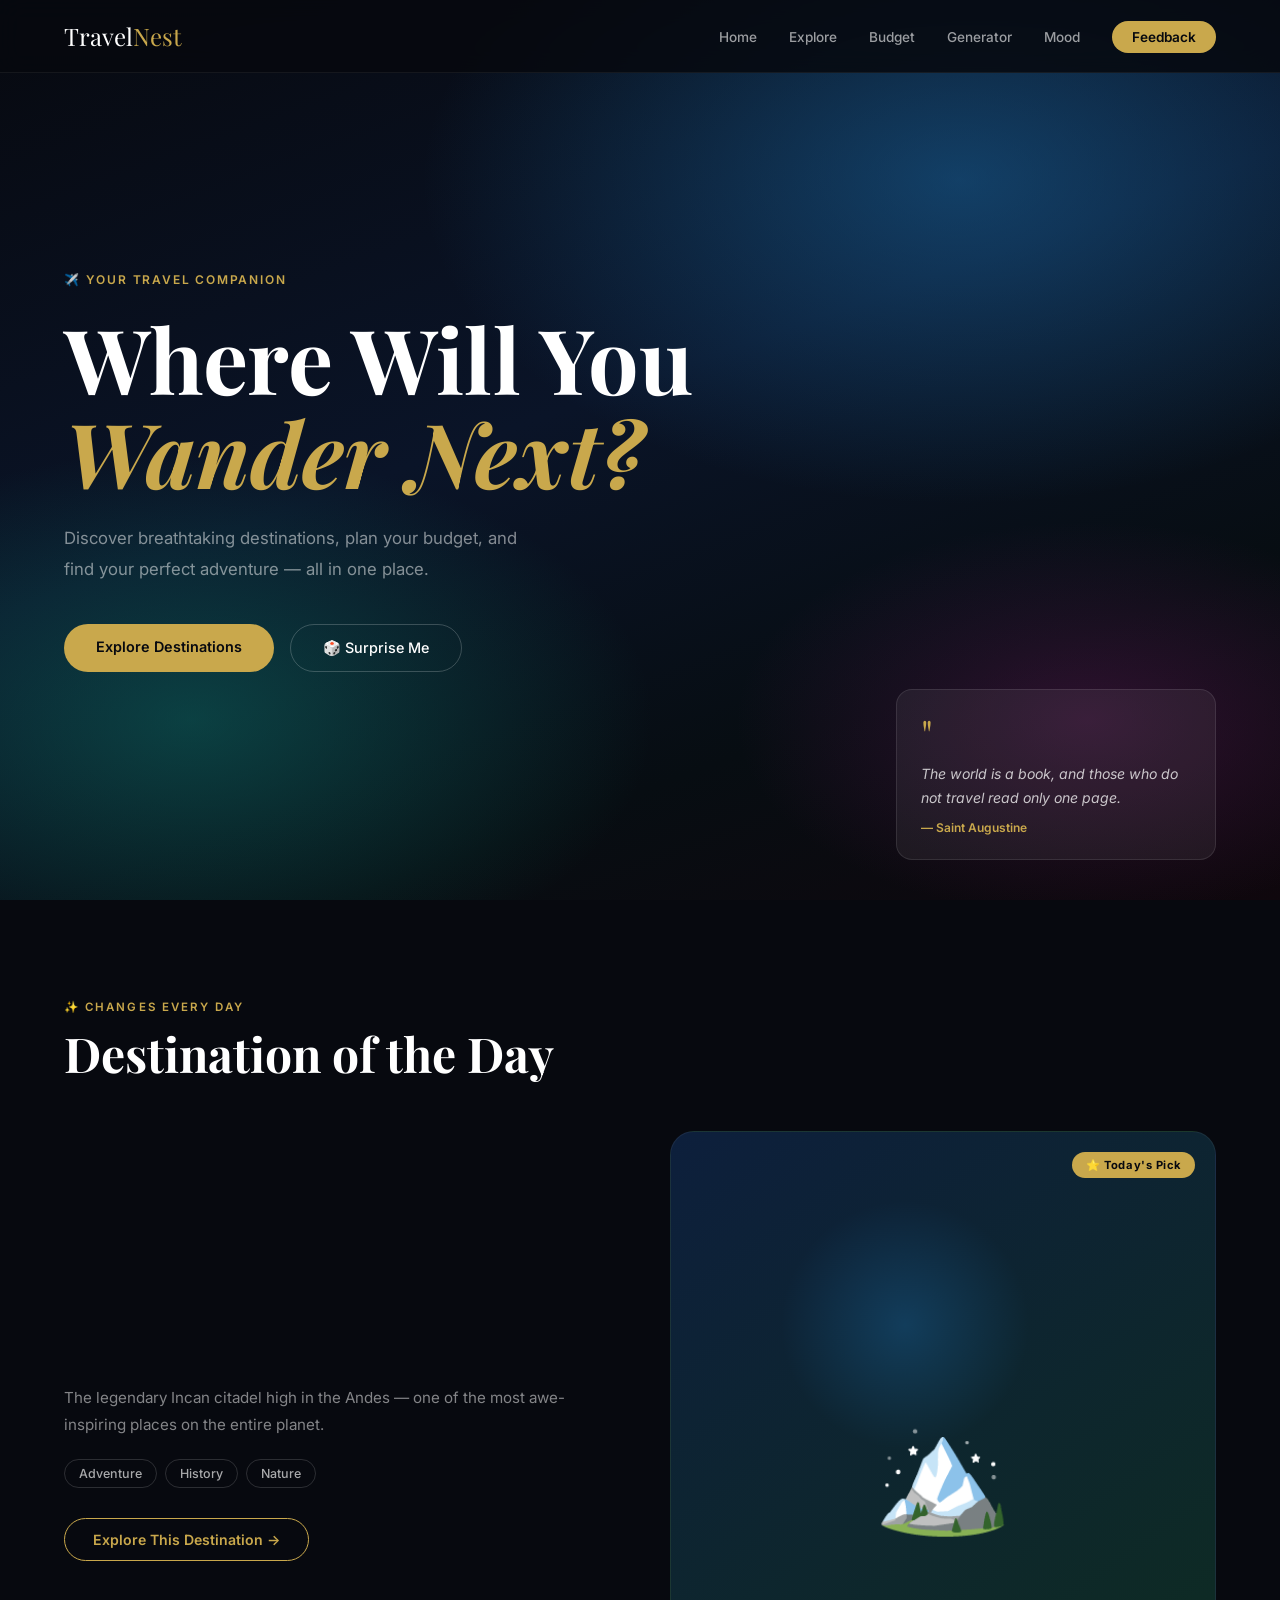
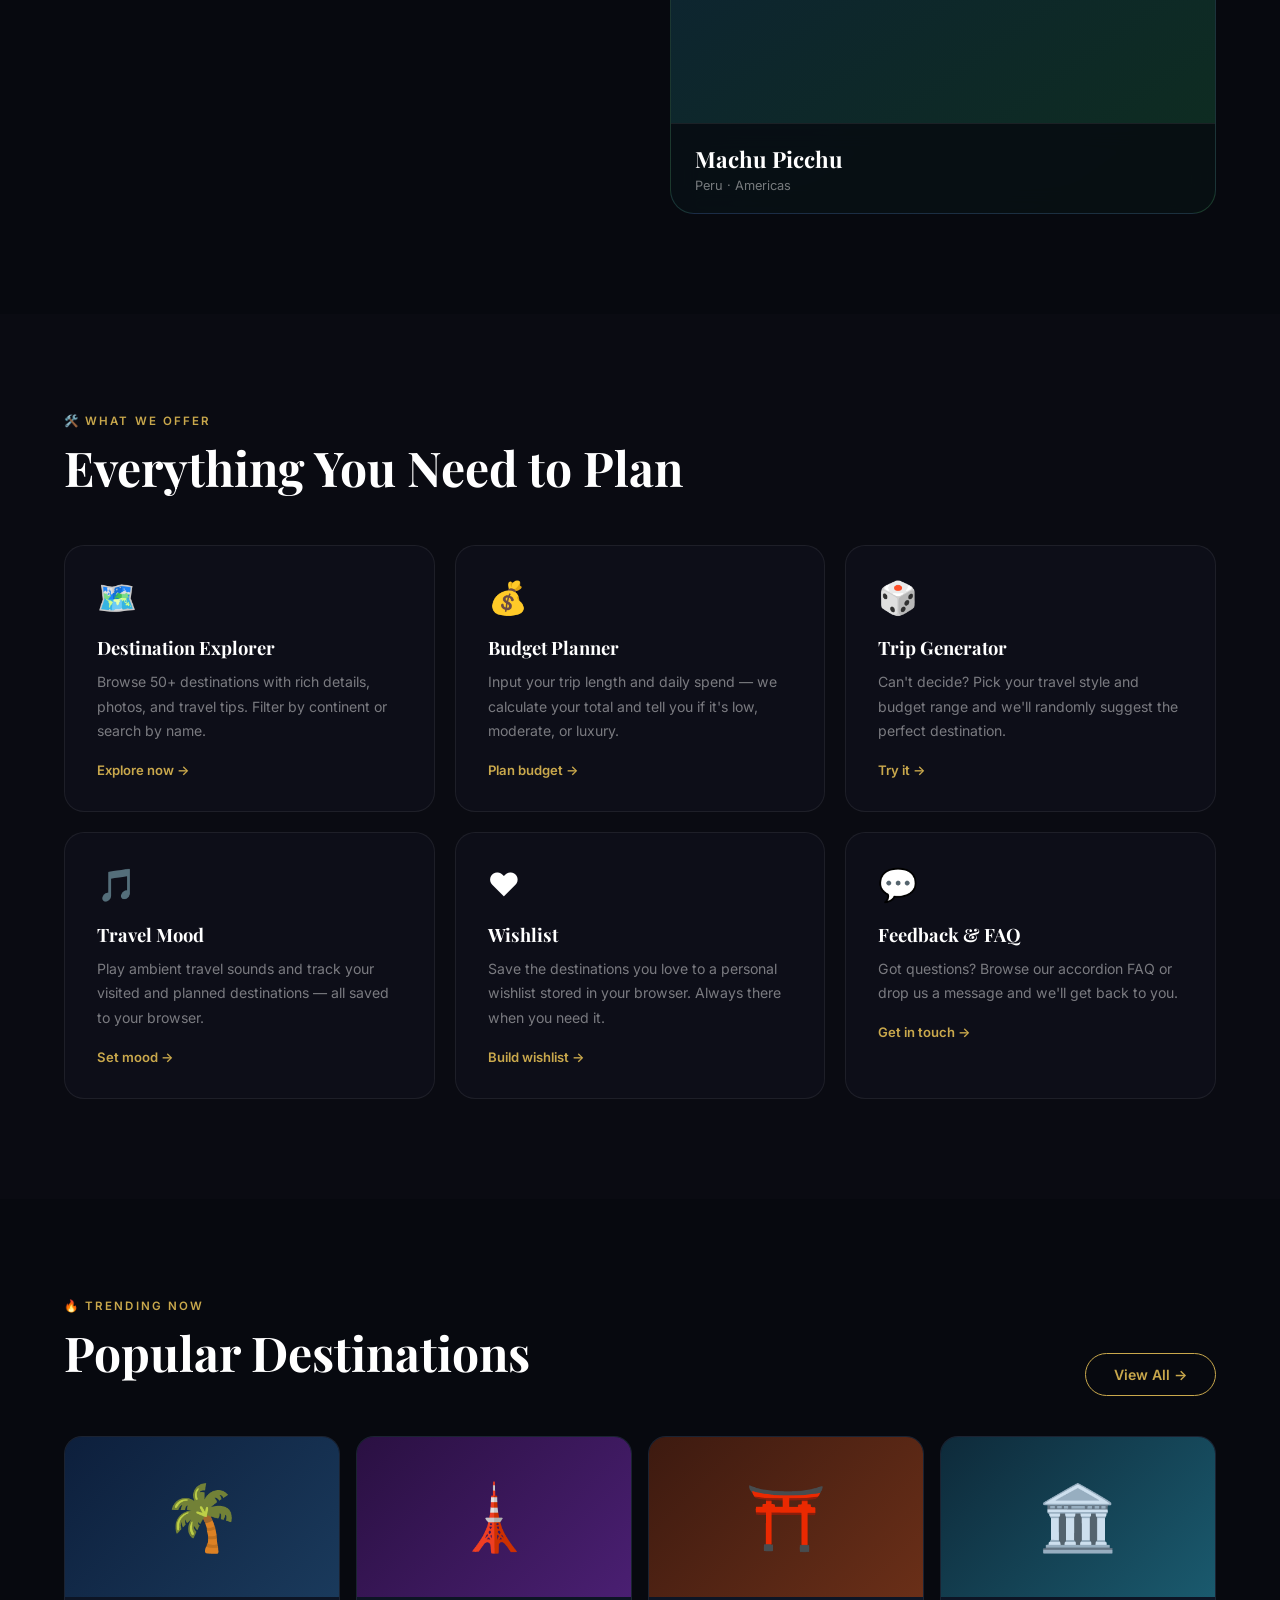
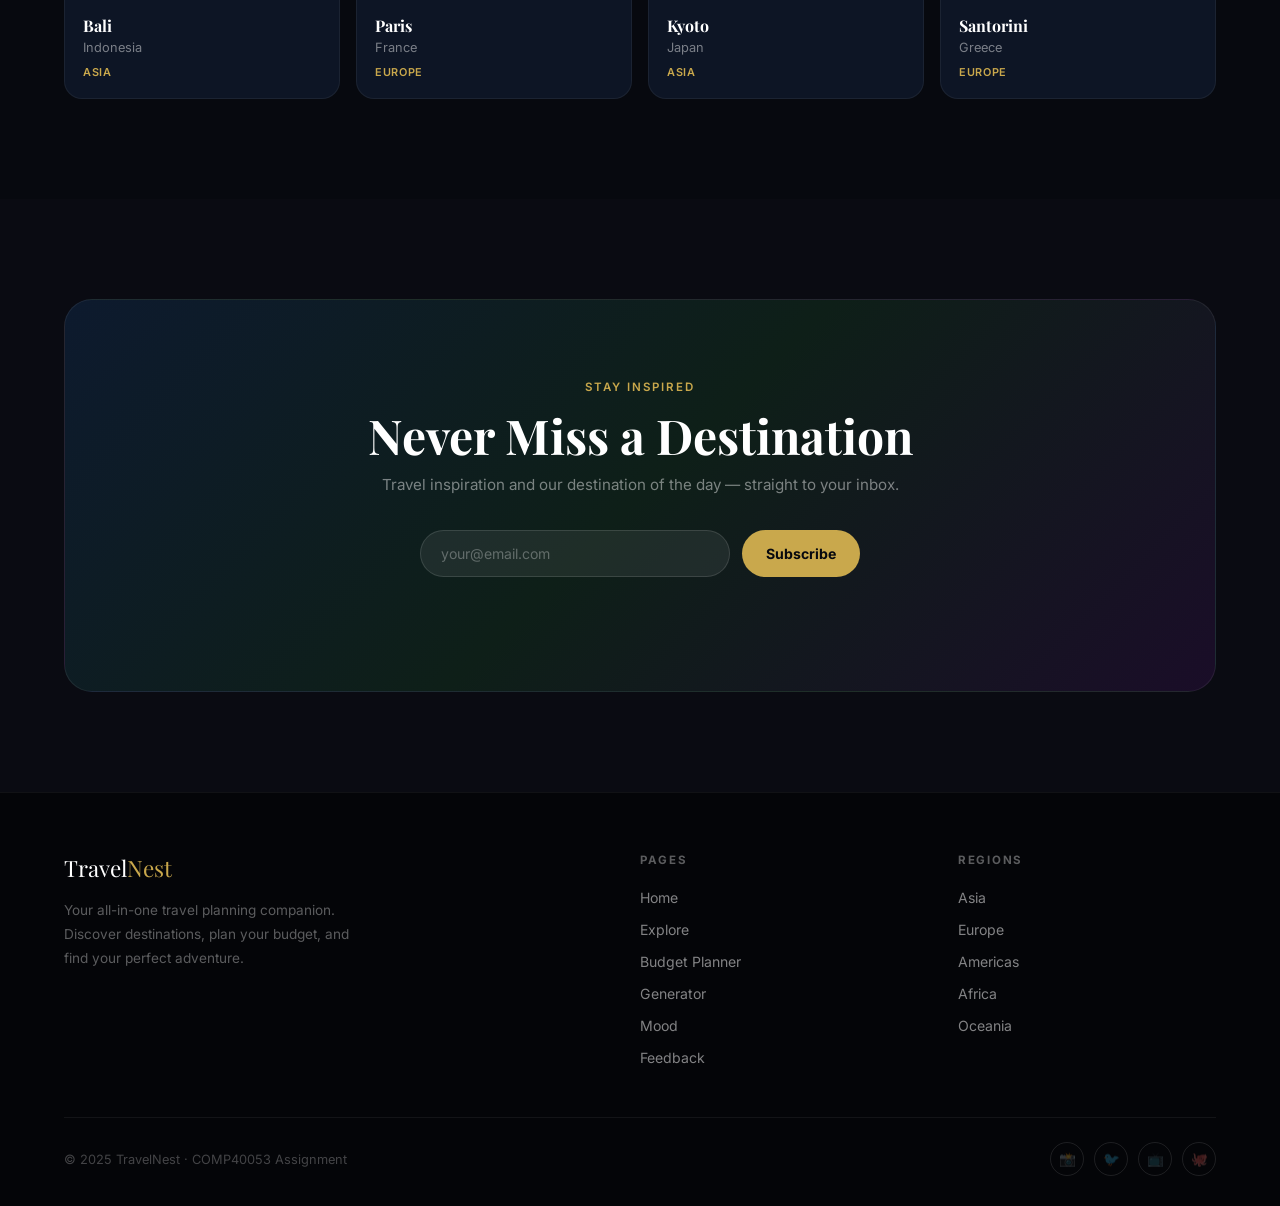
==== index.html @ 76e4f348 "Add files via upload" ====
<!DOCTYPE html>
<html lang="en">
<head>
  <meta charset="UTF-8" />
  <meta name="viewport" content="width=device-width, initial-scale=1.0" />
  <title>TravelNest – Discover the World</title>
  <link rel="icon" href="data:image/svg+xml,<svg xmlns='http://www.w3.org/2000/svg' viewBox='0 0 100 100'><text y='.9em' font-size='90'>🌍</text></svg>" />
  <link href="https://fonts.googleapis.com/css2?family=Playfair+Display:ital,wght@0,700;1,700&family=Inter:wght@400;500;600&display=swap" rel="stylesheet" />

  <style>
    /* ===========================
       RESET & BASE
    =========================== */
    * {
      margin: 0;
      padding: 0;
      box-sizing: border-box;
    }

    body {
      font-family: 'Inter', sans-serif;
      background-color: #07090f;
      color: #ffffff;
    }

    a {
      text-decoration: none;
      color: inherit;
    }

    /* ===========================
       NAVBAR
    =========================== */
    nav {
      position: fixed;
      top: 0;
      left: 0;
      width: 100%;
      z-index: 100;
      padding: 20px 5%;
      display: flex;
      justify-content: space-between;
      align-items: center;
      background: rgba(7, 9, 15, 0.85);
      backdrop-filter: blur(12px);
      border-bottom: 1px solid rgba(255, 255, 255, 0.06);
    }

    .logo {
      font-family: 'Playfair Display', serif;
      font-size: 1.5rem;
      color: #ffffff;
    }

    .logo span {
      color: #c9a84c;
    }

    .nav-links {
      list-style: none;
      display: flex;
      gap: 2rem;
      align-items: center;
    }

    .nav-links a {
      font-size: 0.85rem;
      font-weight: 500;
      color: rgba(255, 255, 255, 0.6);
      transition: color 0.3s;
    }

    .nav-links a:hover {
      color: #ffffff;
    }

    .nav-links .nav-btn {
      background: #c9a84c;
      color: #07090f;
      padding: 8px 20px;
      border-radius: 30px;
      font-weight: 600;
    }

    .nav-links .nav-btn:hover {
      background: #b8933e;
      color: #07090f;
    }

    /* Hamburger - hidden on desktop */
    .hamburger {
      display: none;
      flex-direction: column;
      gap: 5px;
      background: none;
      border: none;
      cursor: pointer;
    }

    .hamburger span {
      display: block;
      width: 24px;
      height: 2px;
      background: #ffffff;
      border-radius: 2px;
      transition: all 0.3s;
    }

    /* ===========================
       HERO SECTION
    =========================== */
    .hero {
      min-height: 100vh;
      display: flex;
      align-items: center;
      padding: 120px 5% 80px;
      position: relative;
      overflow: hidden;
    }

    /* The beautiful gradient background */
    .hero-bg {
      position: absolute;
      inset: 0;
      background:
        radial-gradient(ellipse 70% 60% at 75% 20%, rgba(27, 108, 168, 0.5) 0%, transparent 60%),
        radial-gradient(ellipse 60% 50% at 15% 80%, rgba(14, 122, 110, 0.45) 0%, transparent 60%),
        radial-gradient(ellipse 50% 40% at 85% 80%, rgba(100, 25, 90, 0.4) 0%, transparent 55%),
        linear-gradient(160deg, #07090f 0%, #0a1428 45%, #070d12 75%, #0f070d 100%);
    }

    .hero-content {
      position: relative;
      z-index: 1;
      max-width: 700px;
    }

    .hero-tag {
      display: inline-block;
      font-size: 0.75rem;
      font-weight: 600;
      letter-spacing: 0.15em;
      text-transform: uppercase;
      color: #c9a84c;
      margin-bottom: 1.5rem;
    }

    .hero-title {
      font-family: 'Playfair Display', serif;
      font-size: clamp(3rem, 7vw, 6rem);
      line-height: 1.05;
      font-weight: 700;
      margin-bottom: 1.5rem;
    }

    .hero-title em {
      font-style: italic;
      color: #c9a84c;
    }

    .hero-subtitle {
      font-size: 1.05rem;
      color: rgba(255, 255, 255, 0.5);
      line-height: 1.8;
      max-width: 480px;
      margin-bottom: 2.5rem;
    }

    .hero-buttons {
      display: flex;
      gap: 1rem;
      flex-wrap: wrap;
    }

    .btn-primary {
      background: #c9a84c;
      color: #07090f;
      padding: 14px 32px;
      border-radius: 50px;
      font-weight: 600;
      font-size: 0.9rem;
      border: none;
      cursor: pointer;
      transition: background 0.3s, transform 0.3s;
      display: inline-block;
    }

    .btn-primary:hover {
      background: #b8933e;
      transform: translateY(-3px);
    }

    .btn-outline {
      background: transparent;
      color: #ffffff;
      padding: 14px 32px;
      border-radius: 50px;
      font-size: 0.9rem;
      font-weight: 500;
      border: 1px solid rgba(255, 255, 255, 0.2);
      cursor: pointer;
      transition: border-color 0.3s, transform 0.3s;
      display: inline-block;
    }

    .btn-outline:hover {
      border-color: rgba(255, 255, 255, 0.6);
      transform: translateY(-3px);
    }

    /* Rotating quote box — bottom right of hero */
    .quote-box {
      position: absolute;
      bottom: 40px;
      right: 5%;
      max-width: 320px;
      background: rgba(255, 255, 255, 0.06);
      border: 1px solid rgba(255, 255, 255, 0.1);
      border-radius: 16px;
      padding: 24px;
      z-index: 1;
    }

    .quote-mark {
      font-family: 'Playfair Display', serif;
      font-size: 2.5rem;
      color: #c9a84c;
      line-height: 1;
      margin-bottom: 8px;
    }

    .quote-text {
      font-size: 0.88rem;
      color: rgba(255, 255, 255, 0.75);
      line-height: 1.7;
      font-style: italic;
      transition: opacity 0.5s;
    }

    .quote-author {
      font-size: 0.75rem;
      color: #c9a84c;
      font-weight: 600;
      margin-top: 10px;
    }

    /* ===========================
       DESTINATION OF THE DAY
    =========================== */
    .dotd-section {
      padding: 100px 5%;
      background: #07090f;
    }

    .section-label {
      font-size: 0.72rem;
      font-weight: 600;
      letter-spacing: 0.18em;
      text-transform: uppercase;
      color: #c9a84c;
      margin-bottom: 12px;
    }

    .section-title {
      font-family: 'Playfair Display', serif;
      font-size: clamp(2rem, 4vw, 3rem);
      font-weight: 700;
      margin-bottom: 16px;
      line-height: 1.15;
    }

    .section-title em {
      font-style: italic;
      color: #c9a84c;
    }

    .dotd-grid {
      display: grid;
      grid-template-columns: 1fr 1fr;
      gap: 60px;
      align-items: center;
      margin-top: 50px;
    }

    .dotd-description {
      font-size: 0.95rem;
      color: rgba(255, 255, 255, 0.5);
      line-height: 1.8;
      margin-bottom: 20px;
    }

    .dotd-tags {
      display: flex;
      flex-wrap: wrap;
      gap: 8px;
      margin-bottom: 30px;
    }

    .tag {
      font-size: 0.78rem;
      font-weight: 500;
      padding: 6px 14px;
      border-radius: 30px;
      border: 1px solid rgba(255, 255, 255, 0.15);
      color: rgba(255, 255, 255, 0.65);
    }

    .btn-ghost {
      display: inline-block;
      border: 1.5px solid #c9a84c;
      color: #c9a84c;
      padding: 12px 28px;
      border-radius: 50px;
      font-size: 0.88rem;
      font-weight: 600;
      transition: background 0.3s, color 0.3s, transform 0.3s;
    }

    .btn-ghost:hover {
      background: #c9a84c;
      color: #07090f;
      transform: translateY(-3px);
    }

    /* Destination card visual */
    .dotd-card {
      background: linear-gradient(145deg, #0d1f3c, #0e2d1f);
      border-radius: 24px;
      aspect-ratio: 4 / 5;
      display: flex;
      flex-direction: column;
      align-items: center;
      justify-content: center;
      position: relative;
      overflow: hidden;
      border: 1px solid rgba(255, 255, 255, 0.06);
    }

    /* Glow inside card */
    .dotd-card::before {
      content: '';
      position: absolute;
      width: 250px;
      height: 250px;
      background: radial-gradient(circle, rgba(27, 108, 168, 0.35), transparent 70%);
      top: 10%;
      left: 20%;
    }

    .dotd-card-emoji {
      font-size: 7rem;
      position: relative;
      z-index: 1;
    }

    .dotd-card-footer {
      position: absolute;
      bottom: 0;
      left: 0;
      right: 0;
      background: rgba(7, 9, 15, 0.8);
      backdrop-filter: blur(12px);
      padding: 20px 24px;
      border-top: 1px solid rgba(255, 255, 255, 0.08);
    }

    .dotd-card-name {
      font-family: 'Playfair Display', serif;
      font-size: 1.4rem;
      font-weight: 700;
    }

    .dotd-card-loc {
      font-size: 0.8rem;
      color: rgba(255, 255, 255, 0.45);
      margin-top: 4px;
    }

    .dotd-badge {
      position: absolute;
      top: 20px;
      right: 20px;
      background: #c9a84c;
      color: #07090f;
      font-size: 0.7rem;
      font-weight: 700;
      padding: 6px 14px;
      border-radius: 30px;
      letter-spacing: 0.05em;
    }

    /* ===========================
       FEATURES SECTION
    =========================== */
    .features-section {
      padding: 100px 5%;
      background: #0a0b12;
    }

    .features-grid {
      display: grid;
      grid-template-columns: repeat(3, 1fr);
      gap: 20px;
      margin-top: 50px;
    }

    .feature-card {
      background: #0d0e18;
      border: 1px solid rgba(255, 255, 255, 0.07);
      border-radius: 20px;
      padding: 32px;
      transition: border-color 0.3s, transform 0.3s;
      display: block;
      color: #fff;
    }

    .feature-card:hover {
      border-color: rgba(201, 168, 76, 0.35);
      transform: translateY(-6px);
    }

    .feature-icon {
      font-size: 2rem;
      margin-bottom: 18px;
      display: block;
    }

    .feature-title {
      font-family: 'Playfair Display', serif;
      font-size: 1.15rem;
      font-weight: 700;
      margin-bottom: 10px;
    }

    .feature-desc {
      font-size: 0.88rem;
      color: rgba(255, 255, 255, 0.45);
      line-height: 1.75;
    }

    .feature-link {
      display: inline-block;
      margin-top: 18px;
      font-size: 0.82rem;
      font-weight: 600;
      color: #c9a84c;
    }

    /* ===========================
       DESTINATIONS PREVIEW
    =========================== */
    .destinations-section {
      padding: 100px 5%;
      background: #07090f;
    }

    .dest-header {
      display: flex;
      justify-content: space-between;
      align-items: flex-end;
      margin-bottom: 40px;
    }

    .destinations-grid {
      display: grid;
      grid-template-columns: repeat(4, 1fr);
      gap: 16px;
    }

    .dest-card {
      border-radius: 18px;
      overflow: hidden;
      background: #0d1525;
      border: 1px solid rgba(255, 255, 255, 0.06);
      cursor: pointer;
      transition: transform 0.3s;
    }

    .dest-card:hover {
      transform: translateY(-8px);
    }

    .dest-card-image {
      height: 160px;
      display: flex;
      align-items: center;
      justify-content: center;
      font-size: 4rem;
      background: linear-gradient(135deg, #0d1f3c, #1a3a5c);
    }

    .dest-card:nth-child(2) .dest-card-image { background: linear-gradient(135deg, #2a1042, #4a1f72); }
    .dest-card:nth-child(3) .dest-card-image { background: linear-gradient(135deg, #3d1a10, #6a2f18); }
    .dest-card:nth-child(4) .dest-card-image { background: linear-gradient(135deg, #0e2a3a, #1a5a6e); }

    .dest-card-body {
      padding: 18px;
    }

    .dest-card-name {
      font-family: 'Playfair Display', serif;
      font-size: 1rem;
      font-weight: 700;
    }

    .dest-card-country {
      font-size: 0.8rem;
      color: rgba(255, 255, 255, 0.45);
      margin-top: 4px;
    }

    .dest-card-region {
      display: inline-block;
      font-size: 0.68rem;
      font-weight: 600;
      color: #c9a84c;
      text-transform: uppercase;
      letter-spacing: 0.06em;
      margin-top: 10px;
    }

    /* ===========================
       NEWSLETTER
    =========================== */
    .newsletter-section {
      padding: 100px 5%;
      background: #0a0b12;
    }

    .newsletter-box {
      background: linear-gradient(135deg, #0d1a2e 0%, #0e1f18 50%, #1a0d28 100%);
      border: 1px solid rgba(255, 255, 255, 0.07);
      border-radius: 28px;
      padding: 80px 5%;
      text-align: center;
    }

    .newsletter-box .section-label {
      display: block;
      margin-bottom: 14px;
    }

    .newsletter-box .section-title {
      margin-bottom: 12px;
    }

    .newsletter-subtitle {
      font-size: 0.95rem;
      color: rgba(255, 255, 255, 0.45);
      margin-bottom: 36px;
    }

    .newsletter-form {
      display: flex;
      gap: 12px;
      max-width: 440px;
      margin: 0 auto;
    }

    .newsletter-input {
      flex: 1;
      padding: 14px 20px;
      background: rgba(255, 255, 255, 0.07);
      border: 1px solid rgba(255, 255, 255, 0.12);
      border-radius: 50px;
      color: #ffffff;
      font-family: 'Inter', sans-serif;
      font-size: 0.88rem;
      outline: none;
      transition: border-color 0.3s;
    }

    .newsletter-input::placeholder {
      color: rgba(255, 255, 255, 0.3);
    }

    .newsletter-input:focus {
      border-color: #c9a84c;
    }

    .newsletter-btn {
      background: #c9a84c;
      color: #07090f;
      border: none;
      border-radius: 50px;
      padding: 14px 24px;
      font-family: 'Inter', sans-serif;
      font-weight: 700;
      font-size: 0.88rem;
      cursor: pointer;
      transition: background 0.3s, transform 0.3s;
      white-space: nowrap;
    }

    .newsletter-btn:hover {
      background: #b8933e;
      transform: translateY(-2px);
    }

    .newsletter-msg {
      font-size: 0.82rem;
      margin-top: 14px;
      min-height: 20px;
    }

    .newsletter-msg.success { color: #6fcf97; }
    .newsletter-msg.error   { color: #eb5757; }

    /* ===========================
       FOOTER
    =========================== */
    footer {
      background: #040508;
      border-top: 1px solid rgba(255, 255, 255, 0.05);
      padding: 60px 5% 30px;
    }

    .footer-grid {
      display: grid;
      grid-template-columns: 2fr 1fr 1fr;
      gap: 60px;
      margin-bottom: 50px;
    }

    .footer-logo {
      font-family: 'Playfair Display', serif;
      font-size: 1.4rem;
      margin-bottom: 16px;
    }

    .footer-logo span { color: #c9a84c; }

    .footer-about {
      font-size: 0.85rem;
      color: rgba(255, 255, 255, 0.35);
      line-height: 1.75;
      max-width: 300px;
    }

    .footer-col h5 {
      font-size: 0.72rem;
      letter-spacing: 0.15em;
      text-transform: uppercase;
      color: rgba(255, 255, 255, 0.35);
      margin-bottom: 20px;
    }

    .footer-col ul {
      list-style: none;
      display: flex;
      flex-direction: column;
      gap: 12px;
    }

    .footer-col ul a {
      font-size: 0.88rem;
      color: rgba(255, 255, 255, 0.5);
      transition: color 0.3s;
    }

    .footer-col ul a:hover { color: #fff; }

    .footer-bottom {
      border-top: 1px solid rgba(255, 255, 255, 0.06);
      padding-top: 24px;
      display: flex;
      justify-content: space-between;
      align-items: center;
      font-size: 0.8rem;
      color: rgba(255, 255, 255, 0.25);
      flex-wrap: wrap;
      gap: 16px;
    }

    .social-links {
      display: flex;
      gap: 10px;
    }

    .social-links a {
      width: 34px;
      height: 34px;
      border-radius: 50%;
      border: 1px solid rgba(255, 255, 255, 0.1);
      display: flex;
      align-items: center;
      justify-content: center;
      font-size: 0.85rem;
      transition: border-color 0.3s, transform 0.3s;
    }

    .social-links a:hover {
      border-color: #c9a84c;
      transform: translateY(-3px);
    }

    /* ===========================
       RESPONSIVE
    =========================== */
    @media (max-width: 768px) {
      .hamburger { display: flex; }

      .nav-links {
        display: none;
        position: absolute;
        top: 70px;
        left: 0;
        width: 100%;
        background: rgba(7, 9, 15, 0.97);
        flex-direction: column;
        padding: 24px 5%;
        gap: 20px;
        border-bottom: 1px solid rgba(255, 255, 255, 0.06);
      }

      .nav-links.open { display: flex; }

      .quote-box { display: none; }

      .dotd-grid { grid-template-columns: 1fr; gap: 40px; }
      .dotd-card { aspect-ratio: 16 / 9; }

      .features-grid { grid-template-columns: 1fr; }

      .destinations-grid { grid-template-columns: repeat(2, 1fr); }

      .newsletter-form { flex-direction: column; }

      .footer-grid { grid-template-columns: 1fr; gap: 40px; }

      .footer-bottom { flex-direction: column; text-align: center; }

      .dest-header { flex-direction: column; align-items: flex-start; gap: 16px; }
    }

    @media (max-width: 480px) {
      .destinations-grid { grid-template-columns: 1fr; }
      .hero-title { font-size: 2.8rem; }
    }
  </style>
</head>
<body>

  <!-- ================================
       NAVBAR
  ================================ -->
  <nav>
    <a href="index.html" class="logo">Travel<span>Nest</span></a>

    <button class="hamburger" id="hamburger">
      <span></span>
      <span></span>
      <span></span>
    </button>

    <ul class="nav-links" id="navLinks">
      <li><a href="index.html">Home</a></li>
      <li><a href="destinations.html">Explore</a></li>
      <li><a href="budget.html">Budget</a></li>
      <li><a href="generator.html">Generator</a></li>
      <li><a href="mood.html">Mood</a></li>
      <li><a href="feedback.html" class="nav-btn">Feedback</a></li>
    </ul>
  </nav>


  <!-- ================================
       HERO
  ================================ -->
  <section class="hero">
    <div class="hero-bg"></div>

    <div class="hero-content">
      <div class="hero-tag">✈️ Your travel companion</div>

      <h1 class="hero-title">
        Where Will You<br>
        <em>Wander Next?</em>
      </h1>

      <p class="hero-subtitle">
        Discover breathtaking destinations, plan your budget, and find your perfect adventure — all in one place.
      </p>

      <div class="hero-buttons">
        <a href="destinations.html" class="btn-primary">Explore Destinations</a>
        <a href="generator.html"    class="btn-outline">🎲 Surprise Me</a>
      </div>
    </div>

    <!-- Rotating quote card -->
    <div class="quote-box">
      <div class="quote-mark">"</div>
      <p class="quote-text" id="quoteText">The world is a book, and those who do not travel read only one page.</p>
      <p class="quote-author" id="quoteAuthor">— Saint Augustine</p>
    </div>
  </section>


  <!-- ================================
       DESTINATION OF THE DAY
  ================================ -->
  <section class="dotd-section">
    <p class="section-label">✨ Changes every day</p>
    <h2 class="section-title">Destination of the Day</h2>

    <div class="dotd-grid">

      <!-- Left: text info -->
      <div>
        <p class="dotd-description" id="dotdDesc">Loading…</p>

        <div class="dotd-tags" id="dotdTags"></div>

        <a href="destinations.html" class="btn-ghost">Explore This Destination →</a>
      </div>

      <!-- Right: visual card -->
      <div class="dotd-card">
        <div class="dotd-badge">⭐ Today's Pick</div>
        <div class="dotd-card-emoji" id="dotdEmoji">🌍</div>
        <div class="dotd-card-footer">
          <div class="dotd-card-name" id="dotdName">Loading…</div>
          <div class="dotd-card-loc"  id="dotdLoc"></div>
        </div>
      </div>

    </div>
  </section>


  <!-- ================================
       FEATURES
  ================================ -->
  <section class="features-section">
    <p class="section-label">🛠️ What we offer</p>
    <h2 class="section-title">Everything You Need to Plan</h2>

    <div class="features-grid">

      <a href="destinations.html" class="feature-card">
        <span class="feature-icon">🗺️</span>
        <div class="feature-title">Destination Explorer</div>
        <p class="feature-desc">Browse 50+ destinations with rich details, photos, and travel tips. Filter by continent or search by name.</p>
        <span class="feature-link">Explore now →</span>
      </a>

      <a href="budget.html" class="feature-card">
        <span class="feature-icon">💰</span>
        <div class="feature-title">Budget Planner</div>
        <p class="feature-desc">Input your trip length and daily spend — we calculate your total and tell you if it's low, moderate, or luxury.</p>
        <span class="feature-link">Plan budget →</span>
      </a>

      <a href="generator.html" class="feature-card">
        <span class="feature-icon">🎲</span>
        <div class="feature-title">Trip Generator</div>
        <p class="feature-desc">Can't decide? Pick your travel style and budget range and we'll randomly suggest the perfect destination.</p>
        <span class="feature-link">Try it →</span>
      </a>

      <a href="mood.html" class="feature-card">
        <span class="feature-icon">🎵</span>
        <div class="feature-title">Travel Mood</div>
        <p class="feature-desc">Play ambient travel sounds and track your visited and planned destinations — all saved to your browser.</p>
        <span class="feature-link">Set mood →</span>
      </a>

      <a href="generator.html" class="feature-card">
        <span class="feature-icon">❤️</span>
        <div class="feature-title">Wishlist</div>
        <p class="feature-desc">Save the destinations you love to a personal wishlist stored in your browser. Always there when you need it.</p>
        <span class="feature-link">Build wishlist →</span>
      </a>

      <a href="feedback.html" class="feature-card">
        <span class="feature-icon">💬</span>
        <div class="feature-title">Feedback & FAQ</div>
        <p class="feature-desc">Got questions? Browse our accordion FAQ or drop us a message and we'll get back to you.</p>
        <span class="feature-link">Get in touch →</span>
      </a>

    </div>
  </section>


  <!-- ================================
       DESTINATIONS PREVIEW
  ================================ -->
  <section class="destinations-section">
    <div class="dest-header">
      <div>
        <p class="section-label">🔥 Trending now</p>
        <h2 class="section-title">Popular Destinations</h2>
      </div>
      <a href="destinations.html" class="btn-ghost">View All →</a>
    </div>

    <div class="destinations-grid" id="destGrid"></div>
  </section>


  <!-- ================================
       NEWSLETTER
  ================================ -->
  <section class="newsletter-section">
    <div class="newsletter-box">
      <span class="section-label">Stay inspired</span>
      <h2 class="section-title">Never Miss a Destination</h2>
      <p class="newsletter-subtitle">Travel inspiration and our destination of the day — straight to your inbox.</p>

      <form class="newsletter-form" id="newsletterForm">
        <input
          type="email"
          class="newsletter-input"
          id="newsletterEmail"
          placeholder="your@email.com"
        />
        <button type="submit" class="newsletter-btn">Subscribe</button>
      </form>

      <p class="newsletter-msg" id="newsletterMsg"></p>
    </div>
  </section>


  <!-- ================================
       FOOTER
  ================================ -->
  <footer>
    <div class="footer-grid">

      <div>
        <div class="footer-logo">Travel<span>Nest</span></div>
        <p class="footer-about">Your all-in-one travel planning companion. Discover destinations, plan your budget, and find your perfect adventure.</p>
      </div>

      <div class="footer-col">
        <h5>Pages</h5>
        <ul>
          <li><a href="index.html">Home</a></li>
          <li><a href="destinations.html">Explore</a></li>
          <li><a href="budget.html">Budget Planner</a></li>
          <li><a href="generator.html">Generator</a></li>
          <li><a href="mood.html">Mood</a></li>
          <li><a href="feedback.html">Feedback</a></li>
        </ul>
      </div>

      <div class="footer-col">
        <h5>Regions</h5>
        <ul>
          <li><a href="destinations.html">Asia</a></li>
          <li><a href="destinations.html">Europe</a></li>
          <li><a href="destinations.html">Americas</a></li>
          <li><a href="destinations.html">Africa</a></li>
          <li><a href="destinations.html">Oceania</a></li>
        </ul>
      </div>

    </div>

    <div class="footer-bottom">
      <span>© 2025 TravelNest · COMP40053 Assignment</span>
      <div class="social-links">
        <a href="#" title="Instagram">📸</a>
        <a href="#" title="X / Twitter">🐦</a>
        <a href="#" title="YouTube">📺</a>
        <a href="#" title="GitHub">🐙</a>
      </div>
    </div>
  </footer>


  <!-- ================================
       JAVASCRIPT
  ================================ -->
  <script>

    // ── Destination data ──
    const destinations = [
      {
        name: "Bali",
        country: "Indonesia",
        continent: "Asia",
        emoji: "🌴",
        desc: "A tropical paradise with lush rice terraces, ancient temples, and surf beaches that feel like another world.",
        tags: ["Beach", "Culture", "Nature"]
      },
      {
        name: "Paris",
        country: "France",
        continent: "Europe",
        emoji: "🗼",
        desc: "The City of Light dazzles with iconic landmarks, world-class art, and cuisine that lives up to every expectation.",
        tags: ["Culture", "Romance", "Art"]
      },
      {
        name: "Kyoto",
        country: "Japan",
        continent: "Asia",
        emoji: "⛩️",
        desc: "Step into ancient Japan with stunning temples, bamboo groves, and traditional tea ceremonies at every turn.",
        tags: ["History", "Nature", "Culture"]
      },
      {
        name: "Santorini",
        country: "Greece",
        continent: "Europe",
        emoji: "🏛️",
        desc: "Whitewashed villages perched over a caldera with legendary sunsets and the bluest sea you have ever seen.",
        tags: ["Beach", "Romance", "Views"]
      },
      {
        name: "Machu Picchu",
        country: "Peru",
        continent: "Americas",
        emoji: "🏔️",
        desc: "The legendary Incan citadel high in the Andes — one of the most awe-inspiring places on the entire planet.",
        tags: ["Adventure", "History", "Nature"]
      },
      {
        name: "Serengeti",
        country: "Tanzania",
        continent: "Africa",
        emoji: "🦁",
        desc: "Witness the world's greatest wildlife spectacle on the vast golden plains of the Serengeti.",
        tags: ["Wildlife", "Nature", "Safari"]
      },
      {
        name: "New York",
        country: "USA",
        continent: "Americas",
        emoji: "🗽",
        desc: "The city that never sleeps — a relentless collision of culture, food, fashion, and iconic skylines.",
        tags: ["City", "Culture", "Food"]
      },
      {
        name: "Queenstown",
        country: "New Zealand",
        continent: "Oceania",
        emoji: "🎿",
        desc: "The adventure capital of the world, surrounded by breathtaking fjords, mountains, and crystal-clear lakes.",
        tags: ["Adventure", "Nature", "Sports"]
      }
    ];

    // ── Travel quotes ──
    const quotes = [
      { text: "The world is a book, and those who do not travel read only one page.", author: "Saint Augustine" },
      { text: "Travel is the only thing you buy that makes you richer.",              author: "Anonymous" },
      { text: "Not all those who wander are lost.",                                   author: "J.R.R. Tolkien" },
      { text: "Life is either a daring adventure or nothing at all.",                 author: "Helen Keller" },
      { text: "To travel is to live.",                                                author: "Hans Christian Andersen" }
    ];


    // ── Hamburger menu ──
    var hamburger = document.getElementById('hamburger');
    var navLinks  = document.getElementById('navLinks');

    hamburger.addEventListener('click', function() {
      hamburger.classList.toggle('active');
      navLinks.classList.toggle('open');
    });


    // ── Rotating quotes ──
    var currentQuote = 0;
    var quoteTextEl   = document.getElementById('quoteText');
    var quoteAuthorEl = document.getElementById('quoteAuthor');

    function showNextQuote() {
      // Fade out
      quoteTextEl.style.opacity = '0';

      setTimeout(function() {
        // Move to next quote
        currentQuote = currentQuote + 1;
        if (currentQuote >= quotes.length) {
          currentQuote = 0;
        }

        // Update text
        quoteTextEl.textContent   = quotes[currentQuote].text;
        quoteAuthorEl.textContent = '— ' + quotes[currentQuote].author;

        // Fade back in
        quoteTextEl.style.opacity = '1';
      }, 500);
    }

    // Change quote every 5 seconds
    setInterval(showNextQuote, 5000);


    // ── Destination of the Day ──
    // Pick based on day of the year so it changes daily
    var today       = new Date();
    var startOfYear = new Date(today.getFullYear(), 0, 0);
    var dayOfYear   = Math.floor((today - startOfYear) / 86400000);
    var dotdIndex   = dayOfYear % destinations.length;
    var dotd        = destinations[dotdIndex];

    document.getElementById('dotdEmoji').textContent = dotd.emoji;
    document.getElementById('dotdName').textContent  = dotd.name;
    document.getElementById('dotdLoc').textContent   = dotd.country + ' · ' + dotd.continent;
    document.getElementById('dotdDesc').textContent  = dotd.desc;

    // Add tags
    var tagsContainer = document.getElementById('dotdTags');
    for (var i = 0; i < dotd.tags.length; i++) {
      var span = document.createElement('span');
      span.className   = 'tag';
      span.textContent = dotd.tags[i];
      tagsContainer.appendChild(span);
    }


    // ── Popular destinations preview ──
    var destGrid = document.getElementById('destGrid');

    for (var i = 0; i < 4; i++) {
      var d = destinations[i];
      var card = document.createElement('div');
      card.className = 'dest-card';
      card.innerHTML =
        '<div class="dest-card-image">' + d.emoji + '</div>' +
        '<div class="dest-card-body">' +
          '<div class="dest-card-name">' + d.name + '</div>' +
          '<div class="dest-card-country">' + d.country + '</div>' +
          '<div class="dest-card-region">' + d.continent + '</div>' +
        '</div>';
      destGrid.appendChild(card);
    }


    // ── Newsletter form ──
    var newsletterForm  = document.getElementById('newsletterForm');
    var newsletterEmail = document.getElementById('newsletterEmail');
    var newsletterMsg   = document.getElementById('newsletterMsg');

    newsletterForm.addEventListener('submit', function(e) {
      e.preventDefault();

      var email = newsletterEmail.value.trim();

      // Simple email check
      if (email === '' || email.indexOf('@') === -1) {
        newsletterMsg.textContent = '⚠️ Please enter a valid email address.';
        newsletterMsg.className   = 'newsletter-msg error';
        return;
      }

      // Save to localStorage
      var subscribers = JSON.parse(localStorage.getItem('travelnest_subscribers') || '[]');
      if (subscribers.indexOf(email) === -1) {
        subscribers.push(email);
      }
      localStorage.setItem('travelnest_subscribers', JSON.stringify(subscribers));

      // Show success message
      newsletterMsg.textContent = '🎉 You are subscribed! Welcome to TravelNest.';
      newsletterMsg.className   = 'newsletter-msg success';
      newsletterForm.reset();
    });

  </script>
</body>
</html>
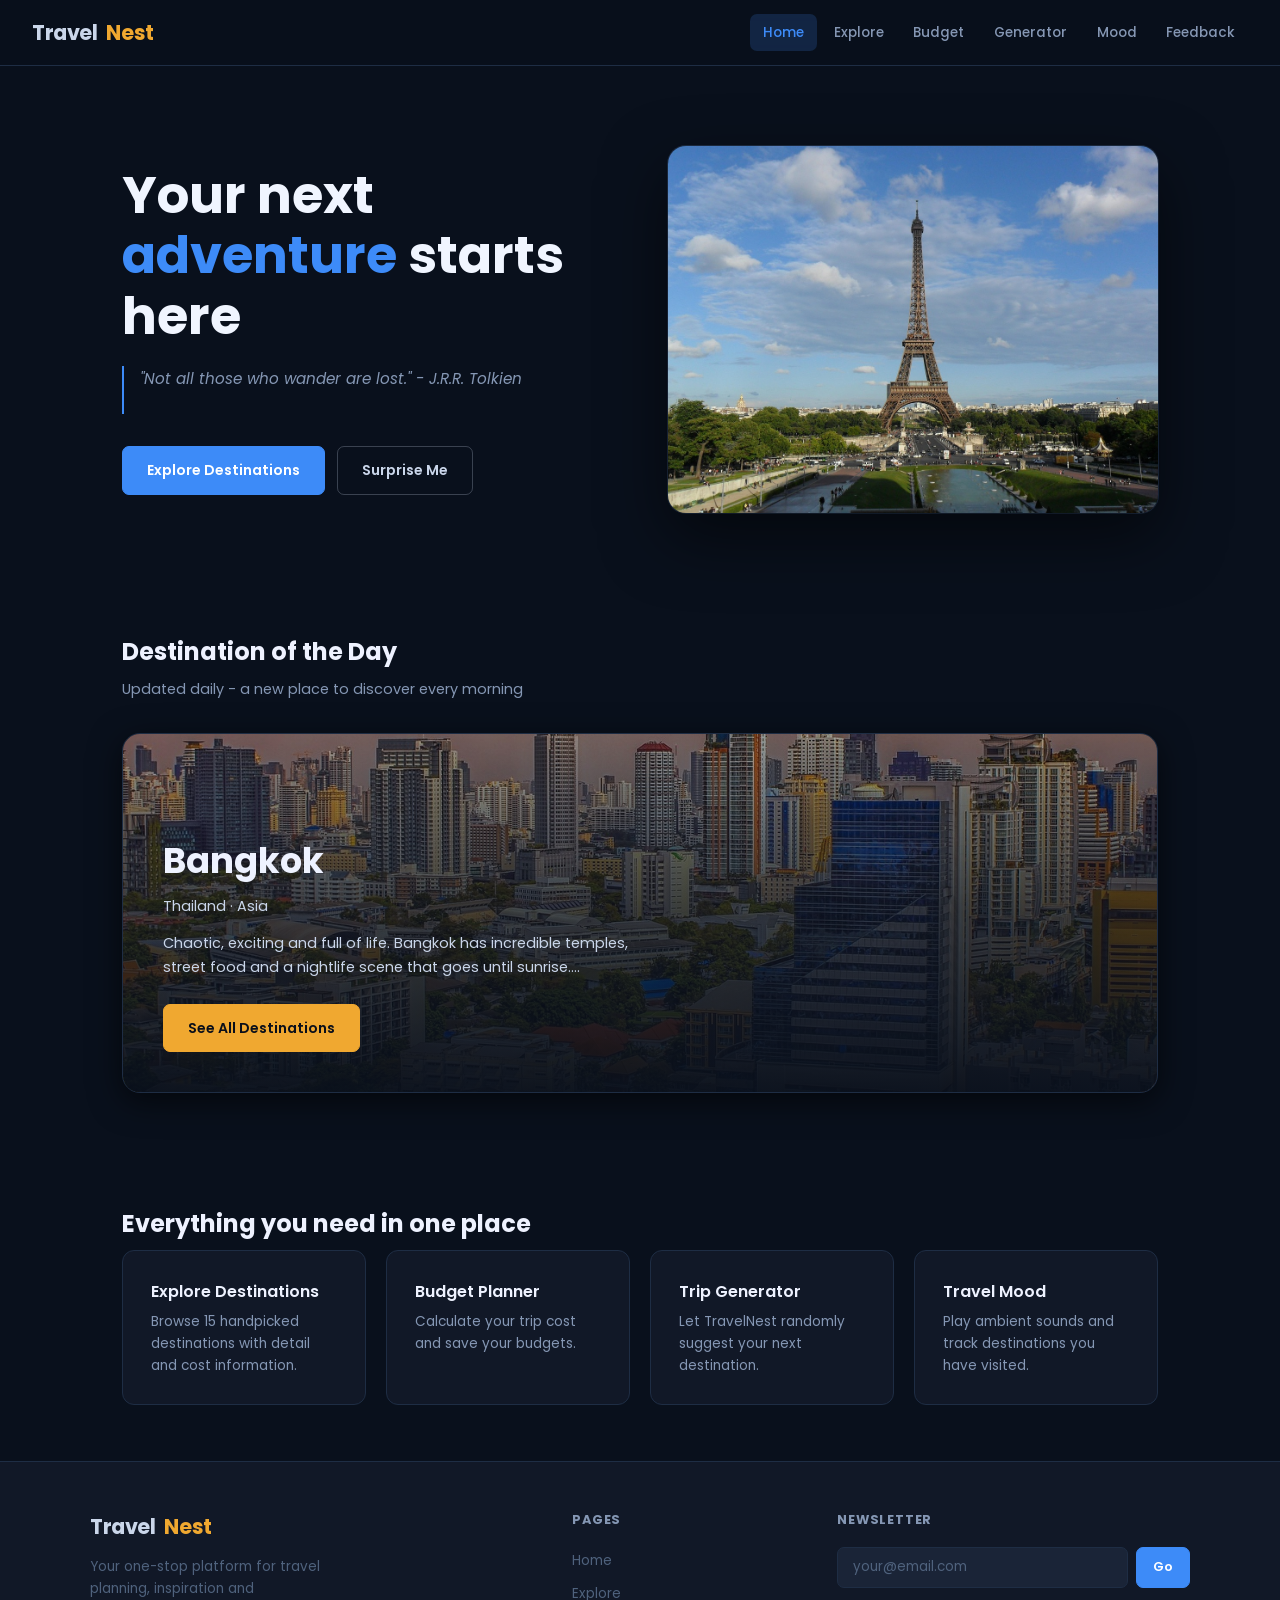
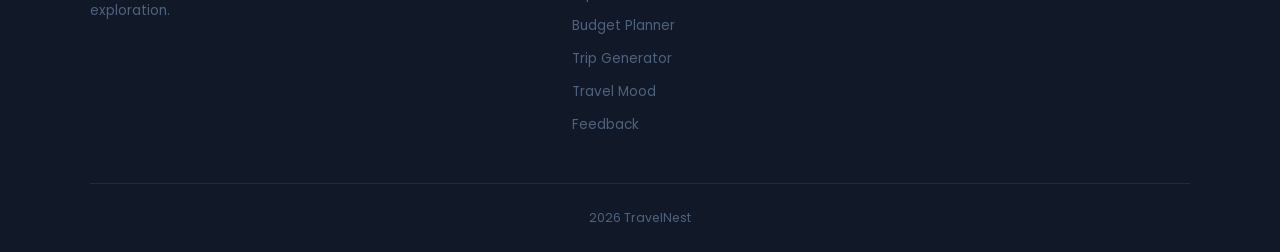
==== commit f8262c40: "Initial commit" ====
--- a/index.html
+++ b/index.html
@@ -1,1170 +1,198 @@
 <!DOCTYPE html>
-<html lang="en">
+<html>
+
 <head>
-  <meta charset="UTF-8" />
-  <meta name="viewport" content="width=device-width, initial-scale=1.0" />
-  <title>TravelNest – Discover the World</title>
-  <link rel="icon" href="data:image/svg+xml,<svg xmlns='http://www.w3.org/2000/svg' viewBox='0 0 100 100'><text y='.9em' font-size='90'>🌍</text></svg>" />
-  <link href="https://fonts.googleapis.com/css2?family=Playfair+Display:ital,wght@0,700;1,700&family=Inter:wght@400;500;600&display=swap" rel="stylesheet" />
+    <meta charset="UTF-8" />
+    <meta name="viewport" content="width=device-width, initial-scale=1.0" />
+    <title>TravelNest – Home</title>
+    <meta name="theme-color" content="#09101C" />
+    <link rel="icon"
+        href="data:image/svg+xml,<svg xmlns='http://www.w3.org/2000/svg' viewBox='0 0 100 100'><rect width='100' height='100' rx='20' fill='%233D8BF8'/><path d='M20 55 L50 20 L80 55 L65 50 L65 75 L50 70 L35 75 L35 50 Z' fill='white'/></svg>" />
+    <link rel="manifest" href="manifest.json" />
+    <link href="https://fonts.googleapis.com/css2?family=Poppins:wght@300;400;500;600;700"
+        rel="stylesheet" />
+    <script>document.write('');</script>
+    <link rel="stylesheet" href="https://cdnjs.cloudflare.com/ajax/libs/font-awesome/6.4.0/css/all.min.css">
+    <script src="js/analytics.js" defer></script>
+    <link rel="stylesheet" href="css/style.css" />
+</head>
 
-  <style>
-    /* ===========================
-       RESET & BASE
-    =========================== */
-    * {
-      margin: 0;
-      padding: 0;
-      box-sizing: border-box;
-    }
-
-    body {
-      font-family: 'Inter', sans-serif;
-      background-color: #07090f;
-      color: #ffffff;
-    }
-
-    a {
-      text-decoration: none;
-      color: inherit;
-    }
-
-    /* ===========================
-       NAVBAR
-    =========================== */
-    nav {
-      position: fixed;
-      top: 0;
-      left: 0;
-      width: 100%;
-      z-index: 100;
-      padding: 20px 5%;
-      display: flex;
-      justify-content: space-between;
-      align-items: center;
-      background: rgba(7, 9, 15, 0.85);
-      backdrop-filter: blur(12px);
-      border-bottom: 1px solid rgba(255, 255, 255, 0.06);
-    }
-
-    .logo {
-      font-family: 'Playfair Display', serif;
-      font-size: 1.5rem;
-      color: #ffffff;
-    }
-
-    .logo span {
-      color: #c9a84c;
-    }
-
-    .nav-links {
-      list-style: none;
-      display: flex;
-      gap: 2rem;
-      align-items: center;
-    }
-
-    .nav-links a {
-      font-size: 0.85rem;
-      font-weight: 500;
-      color: rgba(255, 255, 255, 0.6);
-      transition: color 0.3s;
-    }
-
-    .nav-links a:hover {
-      color: #ffffff;
-    }
-
-    .nav-links .nav-btn {
-      background: #c9a84c;
-      color: #07090f;
-      padding: 8px 20px;
-      border-radius: 30px;
-      font-weight: 600;
-    }
-
-    .nav-links .nav-btn:hover {
-      background: #b8933e;
-      color: #07090f;
-    }
-
-    /* Hamburger - hidden on desktop */
-    .hamburger {
-      display: none;
-      flex-direction: column;
-      gap: 5px;
-      background: none;
-      border: none;
-      cursor: pointer;
-    }
-
-    .hamburger span {
-      display: block;
-      width: 24px;
-      height: 2px;
-      background: #ffffff;
-      border-radius: 2px;
-      transition: all 0.3s;
-    }
-
-    /* ===========================
-       HERO SECTION
-    =========================== */
-    .hero {
-      min-height: 100vh;
-      display: flex;
-      align-items: center;
-      padding: 120px 5% 80px;
-      position: relative;
-      overflow: hidden;
-    }
-
-    /* The beautiful gradient background */
-    .hero-bg {
-      position: absolute;
-      inset: 0;
-      background:
-        radial-gradient(ellipse 70% 60% at 75% 20%, rgba(27, 108, 168, 0.5) 0%, transparent 60%),
-        radial-gradient(ellipse 60% 50% at 15% 80%, rgba(14, 122, 110, 0.45) 0%, transparent 60%),
-        radial-gradient(ellipse 50% 40% at 85% 80%, rgba(100, 25, 90, 0.4) 0%, transparent 55%),
-        linear-gradient(160deg, #07090f 0%, #0a1428 45%, #070d12 75%, #0f070d 100%);
-    }
-
-    .hero-content {
-      position: relative;
-      z-index: 1;
-      max-width: 700px;
-    }
-
-    .hero-tag {
-      display: inline-block;
-      font-size: 0.75rem;
-      font-weight: 600;
-      letter-spacing: 0.15em;
-      text-transform: uppercase;
-      color: #c9a84c;
-      margin-bottom: 1.5rem;
-    }
-
-    .hero-title {
-      font-family: 'Playfair Display', serif;
-      font-size: clamp(3rem, 7vw, 6rem);
-      line-height: 1.05;
-      font-weight: 700;
-      margin-bottom: 1.5rem;
-    }
-
-    .hero-title em {
-      font-style: italic;
-      color: #c9a84c;
-    }
-
-    .hero-subtitle {
-      font-size: 1.05rem;
-      color: rgba(255, 255, 255, 0.5);
-      line-height: 1.8;
-      max-width: 480px;
-      margin-bottom: 2.5rem;
-    }
-
-    .hero-buttons {
-      display: flex;
-      gap: 1rem;
-      flex-wrap: wrap;
-    }
-
-    .btn-primary {
-      background: #c9a84c;
-      color: #07090f;
-      padding: 14px 32px;
-      border-radius: 50px;
-      font-weight: 600;
-      font-size: 0.9rem;
-      border: none;
-      cursor: pointer;
-      transition: background 0.3s, transform 0.3s;
-      display: inline-block;
-    }
-
-    .btn-primary:hover {
-      background: #b8933e;
-      transform: translateY(-3px);
-    }
-
-    .btn-outline {
-      background: transparent;
-      color: #ffffff;
-      padding: 14px 32px;
-      border-radius: 50px;
-      font-size: 0.9rem;
-      font-weight: 500;
-      border: 1px solid rgba(255, 255, 255, 0.2);
-      cursor: pointer;
-      transition: border-color 0.3s, transform 0.3s;
-      display: inline-block;
-    }
-
-    .btn-outline:hover {
-      border-color: rgba(255, 255, 255, 0.6);
-      transform: translateY(-3px);
-    }
-
-    /* Rotating quote box — bottom right of hero */
-    .quote-box {
-      position: absolute;
-      bottom: 40px;
-      right: 5%;
-      max-width: 320px;
-      background: rgba(255, 255, 255, 0.06);
-      border: 1px solid rgba(255, 255, 255, 0.1);
-      border-radius: 16px;
-      padding: 24px;
-      z-index: 1;
-    }
-
-    .quote-mark {
-      font-family: 'Playfair Display', serif;
-      font-size: 2.5rem;
-      color: #c9a84c;
-      line-height: 1;
-      margin-bottom: 8px;
-    }
-
-    .quote-text {
-      font-size: 0.88rem;
-      color: rgba(255, 255, 255, 0.75);
-      line-height: 1.7;
-      font-style: italic;
-      transition: opacity 0.5s;
-    }
-
-    .quote-author {
-      font-size: 0.75rem;
-      color: #c9a84c;
-      font-weight: 600;
-      margin-top: 10px;
-    }
-
-    /* ===========================
-       DESTINATION OF THE DAY
-    =========================== */
-    .dotd-section {
-      padding: 100px 5%;
-      background: #07090f;
-    }
-
-    .section-label {
-      font-size: 0.72rem;
-      font-weight: 600;
-      letter-spacing: 0.18em;
-      text-transform: uppercase;
-      color: #c9a84c;
-      margin-bottom: 12px;
-    }
-
-    .section-title {
-      font-family: 'Playfair Display', serif;
-      font-size: clamp(2rem, 4vw, 3rem);
-      font-weight: 700;
-      margin-bottom: 16px;
-      line-height: 1.15;
-    }
-
-    .section-title em {
-      font-style: italic;
-      color: #c9a84c;
-    }
-
-    .dotd-grid {
-      display: grid;
-      grid-template-columns: 1fr 1fr;
-      gap: 60px;
-      align-items: center;
-      margin-top: 50px;
-    }
-
-    .dotd-description {
-      font-size: 0.95rem;
-      color: rgba(255, 255, 255, 0.5);
-      line-height: 1.8;
-      margin-bottom: 20px;
-    }
-
-    .dotd-tags {
-      display: flex;
-      flex-wrap: wrap;
-      gap: 8px;
-      margin-bottom: 30px;
-    }
-
-    .tag {
-      font-size: 0.78rem;
-      font-weight: 500;
-      padding: 6px 14px;
-      border-radius: 30px;
-      border: 1px solid rgba(255, 255, 255, 0.15);
-      color: rgba(255, 255, 255, 0.65);
-    }
-
-    .btn-ghost {
-      display: inline-block;
-      border: 1.5px solid #c9a84c;
-      color: #c9a84c;
-      padding: 12px 28px;
-      border-radius: 50px;
-      font-size: 0.88rem;
-      font-weight: 600;
-      transition: background 0.3s, color 0.3s, transform 0.3s;
-    }
-
-    .btn-ghost:hover {
-      background: #c9a84c;
-      color: #07090f;
-      transform: translateY(-3px);
-    }
-
-    /* Destination card visual */
-    .dotd-card {
-      background: linear-gradient(145deg, #0d1f3c, #0e2d1f);
-      border-radius: 24px;
-      aspect-ratio: 4 / 5;
-      display: flex;
-      flex-direction: column;
-      align-items: center;
-      justify-content: center;
-      position: relative;
-      overflow: hidden;
-      border: 1px solid rgba(255, 255, 255, 0.06);
-    }
-
-    /* Glow inside card */
-    .dotd-card::before {
-      content: '';
-      position: absolute;
-      width: 250px;
-      height: 250px;
-      background: radial-gradient(circle, rgba(27, 108, 168, 0.35), transparent 70%);
-      top: 10%;
-      left: 20%;
-    }
-
-    .dotd-card-emoji {
-      font-size: 7rem;
-      position: relative;
-      z-index: 1;
-    }
-
-    .dotd-card-footer {
-      position: absolute;
-      bottom: 0;
-      left: 0;
-      right: 0;
-      background: rgba(7, 9, 15, 0.8);
-      backdrop-filter: blur(12px);
-      padding: 20px 24px;
-      border-top: 1px solid rgba(255, 255, 255, 0.08);
-    }
-
-    .dotd-card-name {
-      font-family: 'Playfair Display', serif;
-      font-size: 1.4rem;
-      font-weight: 700;
-    }
-
-    .dotd-card-loc {
-      font-size: 0.8rem;
-      color: rgba(255, 255, 255, 0.45);
-      margin-top: 4px;
-    }
-
-    .dotd-badge {
-      position: absolute;
-      top: 20px;
-      right: 20px;
-      background: #c9a84c;
-      color: #07090f;
-      font-size: 0.7rem;
-      font-weight: 700;
-      padding: 6px 14px;
-      border-radius: 30px;
-      letter-spacing: 0.05em;
-    }
-
-    /* ===========================
-       FEATURES SECTION
-    =========================== */
-    .features-section {
-      padding: 100px 5%;
-      background: #0a0b12;
-    }
-
-    .features-grid {
-      display: grid;
-      grid-template-columns: repeat(3, 1fr);
-      gap: 20px;
-      margin-top: 50px;
-    }
-
-    .feature-card {
-      background: #0d0e18;
-      border: 1px solid rgba(255, 255, 255, 0.07);
-      border-radius: 20px;
-      padding: 32px;
-      transition: border-color 0.3s, transform 0.3s;
-      display: block;
-      color: #fff;
-    }
-
-    .feature-card:hover {
-      border-color: rgba(201, 168, 76, 0.35);
-      transform: translateY(-6px);
-    }
-
-    .feature-icon {
-      font-size: 2rem;
-      margin-bottom: 18px;
-      display: block;
-    }
-
-    .feature-title {
-      font-family: 'Playfair Display', serif;
-      font-size: 1.15rem;
-      font-weight: 700;
-      margin-bottom: 10px;
-    }
-
-    .feature-desc {
-      font-size: 0.88rem;
-      color: rgba(255, 255, 255, 0.45);
-      line-height: 1.75;
-    }
-
-    .feature-link {
-      display: inline-block;
-      margin-top: 18px;
-      font-size: 0.82rem;
-      font-weight: 600;
-      color: #c9a84c;
-    }
-
-    /* ===========================
-       DESTINATIONS PREVIEW
-    =========================== */
-    .destinations-section {
-      padding: 100px 5%;
-      background: #07090f;
-    }
-
-    .dest-header {
-      display: flex;
-      justify-content: space-between;
-      align-items: flex-end;
-      margin-bottom: 40px;
-    }
-
-    .destinations-grid {
-      display: grid;
-      grid-template-columns: repeat(4, 1fr);
-      gap: 16px;
-    }
-
-    .dest-card {
-      border-radius: 18px;
-      overflow: hidden;
-      background: #0d1525;
-      border: 1px solid rgba(255, 255, 255, 0.06);
-      cursor: pointer;
-      transition: transform 0.3s;
-    }
-
-    .dest-card:hover {
-      transform: translateY(-8px);
-    }
-
-    .dest-card-image {
-      height: 160px;
-      display: flex;
-      align-items: center;
-      justify-content: center;
-      font-size: 4rem;
-      background: linear-gradient(135deg, #0d1f3c, #1a3a5c);
-    }
-
-    .dest-card:nth-child(2) .dest-card-image { background: linear-gradient(135deg, #2a1042, #4a1f72); }
-    .dest-card:nth-child(3) .dest-card-image { background: linear-gradient(135deg, #3d1a10, #6a2f18); }
-    .dest-card:nth-child(4) .dest-card-image { background: linear-gradient(135deg, #0e2a3a, #1a5a6e); }
-
-    .dest-card-body {
-      padding: 18px;
-    }
-
-    .dest-card-name {
-      font-family: 'Playfair Display', serif;
-      font-size: 1rem;
-      font-weight: 700;
-    }
-
-    .dest-card-country {
-      font-size: 0.8rem;
-      color: rgba(255, 255, 255, 0.45);
-      margin-top: 4px;
-    }
-
-    .dest-card-region {
-      display: inline-block;
-      font-size: 0.68rem;
-      font-weight: 600;
-      color: #c9a84c;
-      text-transform: uppercase;
-      letter-spacing: 0.06em;
-      margin-top: 10px;
-    }
-
-    /* ===========================
-       NEWSLETTER
-    =========================== */
-    .newsletter-section {
-      padding: 100px 5%;
-      background: #0a0b12;
-    }
-
-    .newsletter-box {
-      background: linear-gradient(135deg, #0d1a2e 0%, #0e1f18 50%, #1a0d28 100%);
-      border: 1px solid rgba(255, 255, 255, 0.07);
-      border-radius: 28px;
-      padding: 80px 5%;
-      text-align: center;
-    }
-
-    .newsletter-box .section-label {
-      display: block;
-      margin-bottom: 14px;
-    }
-
-    .newsletter-box .section-title {
-      margin-bottom: 12px;
-    }
-
-    .newsletter-subtitle {
-      font-size: 0.95rem;
-      color: rgba(255, 255, 255, 0.45);
-      margin-bottom: 36px;
-    }
-
-    .newsletter-form {
-      display: flex;
-      gap: 12px;
-      max-width: 440px;
-      margin: 0 auto;
-    }
-
-    .newsletter-input {
-      flex: 1;
-      padding: 14px 20px;
-      background: rgba(255, 255, 255, 0.07);
-      border: 1px solid rgba(255, 255, 255, 0.12);
-      border-radius: 50px;
-      color: #ffffff;
-      font-family: 'Inter', sans-serif;
-      font-size: 0.88rem;
-      outline: none;
-      transition: border-color 0.3s;
-    }
-
-    .newsletter-input::placeholder {
-      color: rgba(255, 255, 255, 0.3);
-    }
-
-    .newsletter-input:focus {
-      border-color: #c9a84c;
-    }
-
-    .newsletter-btn {
-      background: #c9a84c;
-      color: #07090f;
-      border: none;
-      border-radius: 50px;
-      padding: 14px 24px;
-      font-family: 'Inter', sans-serif;
-      font-weight: 700;
-      font-size: 0.88rem;
-      cursor: pointer;
-      transition: background 0.3s, transform 0.3s;
-      white-space: nowrap;
-    }
-
-    .newsletter-btn:hover {
-      background: #b8933e;
-      transform: translateY(-2px);
-    }
-
-    .newsletter-msg {
-      font-size: 0.82rem;
-      margin-top: 14px;
-      min-height: 20px;
-    }
-
-    .newsletter-msg.success { color: #6fcf97; }
-    .newsletter-msg.error   { color: #eb5757; }
-
-    /* ===========================
-       FOOTER
-    =========================== */
-    footer {
-      background: #040508;
-      border-top: 1px solid rgba(255, 255, 255, 0.05);
-      padding: 60px 5% 30px;
-    }
-
-    .footer-grid {
-      display: grid;
-      grid-template-columns: 2fr 1fr 1fr;
-      gap: 60px;
-      margin-bottom: 50px;
-    }
-
-    .footer-logo {
-      font-family: 'Playfair Display', serif;
-      font-size: 1.4rem;
-      margin-bottom: 16px;
-    }
-
-    .footer-logo span { color: #c9a84c; }
-
-    .footer-about {
-      font-size: 0.85rem;
-      color: rgba(255, 255, 255, 0.35);
-      line-height: 1.75;
-      max-width: 300px;
-    }
-
-    .footer-col h5 {
-      font-size: 0.72rem;
-      letter-spacing: 0.15em;
-      text-transform: uppercase;
-      color: rgba(255, 255, 255, 0.35);
-      margin-bottom: 20px;
-    }
-
-    .footer-col ul {
-      list-style: none;
-      display: flex;
-      flex-direction: column;
-      gap: 12px;
-    }
-
-    .footer-col ul a {
-      font-size: 0.88rem;
-      color: rgba(255, 255, 255, 0.5);
-      transition: color 0.3s;
-    }
-
-    .footer-col ul a:hover { color: #fff; }
-
-    .footer-bottom {
-      border-top: 1px solid rgba(255, 255, 255, 0.06);
-      padding-top: 24px;
-      display: flex;
-      justify-content: space-between;
-      align-items: center;
-      font-size: 0.8rem;
-      color: rgba(255, 255, 255, 0.25);
-      flex-wrap: wrap;
-      gap: 16px;
-    }
-
-    .social-links {
-      display: flex;
-      gap: 10px;
-    }
-
-    .social-links a {
-      width: 34px;
-      height: 34px;
-      border-radius: 50%;
-      border: 1px solid rgba(255, 255, 255, 0.1);
-      display: flex;
-      align-items: center;
-      justify-content: center;
-      font-size: 0.85rem;
-      transition: border-color 0.3s, transform 0.3s;
-    }
-
-    .social-links a:hover {
-      border-color: #c9a84c;
-      transform: translateY(-3px);
-    }
-
-    /* ===========================
-       RESPONSIVE
-    =========================== */
-    @media (max-width: 768px) {
-      .hamburger { display: flex; }
-
-      .nav-links {
-        display: none;
-        position: absolute;
-        top: 70px;
-        left: 0;
-        width: 100%;
-        background: rgba(7, 9, 15, 0.97);
-        flex-direction: column;
-        padding: 24px 5%;
-        gap: 20px;
-        border-bottom: 1px solid rgba(255, 255, 255, 0.06);
-      }
-
-      .nav-links.open { display: flex; }
-
-      .quote-box { display: none; }
-
-      .dotd-grid { grid-template-columns: 1fr; gap: 40px; }
-      .dotd-card { aspect-ratio: 16 / 9; }
-
-      .features-grid { grid-template-columns: 1fr; }
-
-      .destinations-grid { grid-template-columns: repeat(2, 1fr); }
-
-      .newsletter-form { flex-direction: column; }
-
-      .footer-grid { grid-template-columns: 1fr; gap: 40px; }
-
-      .footer-bottom { flex-direction: column; text-align: center; }
-
-      .dest-header { flex-direction: column; align-items: flex-start; gap: 16px; }
-    }
-
-    @media (max-width: 480px) {
-      .destinations-grid { grid-template-columns: 1fr; }
-      .hero-title { font-size: 2.8rem; }
-    }
-  </style>
-</head>
 <body>
 
-  <!-- ================================
-       NAVBAR
-  ================================ -->
-  <nav>
-    <a href="index.html" class="logo">Travel<span>Nest</span></a>
+    <nav>
+        <a class="logo" href="index.html">Travel<span class="logo-accent">Nest</span></a>
+        <ul class="nav-links" id="navLinks">
+            <li><a href="index.html" class="active">Home</a></li>
+            <li><a href="destinations.html">Explore</a></li>
+            <li><a href="budget.html">Budget</a></li>
+            <li><a href="generator.html">Generator</a></li>
+            <li><a href="mood.html">Mood</a></li>
+            <li><a href="feedback.html">Feedback</a></li>
+        </ul>
+        <button class="hamburger" id="hamburger">
+            <span></span><span></span><span></span>
+        </button>
+    </nav>
 
-    <button class="hamburger" id="hamburger">
-      <span></span>
-      <span></span>
-      <span></span>
-    </button>
+    <main>
+        <!-- HERO: text left, image right using CSS Grid -->
+        <section class="hero">
+            <div class="hero-text">
+                <h1>Your next <span class="highlight" id="heroWord">adventure</span> starts here</h1>
+                <p class="hero-quote" id="heroQuote">"Not all those who wander are lost." - J.R.R. Tolkien</p>
+                <div class="hero-btns">
+                    <a href="destinations.html" class="btn">Explore Destinations</a>
+                    <a href="generator.html" class="btn btn-outline">Surprise Me</a>
+                </div>
+            </div>
+            <div class="hero-img-wrap">
+                <img id="heroImg"
+                    src="images/paris.jpg" />
+            </div>
+        </section>
 
-    <ul class="nav-links" id="navLinks">
-      <li><a href="index.html">Home</a></li>
-      <li><a href="destinations.html">Explore</a></li>
-      <li><a href="budget.html">Budget</a></li>
-      <li><a href="generator.html">Generator</a></li>
-      <li><a href="mood.html">Mood</a></li>
-      <li><a href="feedback.html" class="nav-btn">Feedback</a></li>
-    </ul>
-  </nav>
+        <!-- DESTINATION OF THE DAY -->
+        <section class="section reveal">
+            <h2 class="section-title">Destination of the Day</h2>
+            <p class="section-subtitle">Updated daily - a new place to discover every morning</p>
+            <div class="dotd">
+                <div class="dotd-bg" id="dotdBg"></div>
+                <div class="dotd-overlay"></div>
+                <div class="dotd-content">
+                    <h3 id="dotdName">Loading…</h3>
+                    <p class="dotd-country" id="dotdCountry"></p>
+                    <p id="dotdDesc"></p>
+                    <a href="destinations.html" class="btn btn-accent" style="margin-top:1.5rem;display:inline-flex;">
+                        See All Destinations
+                    </a>
+                </div>
+            </div>
+        </section>
 
+        <!-- FEATURE GRID -->
+        <section class="section">
+            <h2 class="section-title reveal">Everything you need in one place</h2>
+            <div class="feature-grid">
+                <a href="destinations.html" class="feature-card reveal" style="text-decoration:none;color:inherit;">
+                    <h3>Explore Destinations</h3>
+                    <p>Browse 15 handpicked destinations with detail and cost information.</p>
+                </a>
+                <a href="budget.html" class="feature-card reveal" style="text-decoration:none;color:inherit;">
+                    <h3>Budget Planner</h3>
+                    <p>Calculate your trip cost and save your budgets.</p>
+                </a>
+                <a href="generator.html" class="feature-card reveal" style="text-decoration:none;color:inherit;">
+                    <h3>Trip Generator</h3>
+                    <p>Let TravelNest randomly suggest your next destination.</p>
+                </a>
+                <a href="mood.html" class="feature-card reveal" style="text-decoration:none;color:inherit;">
+                    <h3>Travel Mood</h3>
+                    <p>Play ambient sounds and track destinations you have visited.</p>
+                </a>
+            </div>
+        </section>
+    </main>
 
-  <!-- ================================
-       HERO
-  ================================ -->
-  <section class="hero">
-    <div class="hero-bg"></div>
+    <footer>
+        <div class="footer-inner">
+            <div class="footer-brand">
+                <a class="logo" href="index.html">Travel<span class="logo-accent">Nest</span></a>
+                <p>Your one-stop platform for travel planning, inspiration and exploration.</p>
+            </div>
+            <div class="footer-col">
+                <h4>Pages</h4>
+                <ul>
+                    <li><a href="index.html">Home</a></li>
+                    <li><a onclick="window.location='destinations.html'">Explore</a></li>
+                    <li><a onclick="window.location='budget.html'">Budget Planner</a></li>
+                    <li><a onclick="window.location='generator.html'">Trip Generator</a></li>
+                    <li><a href="mood.html">Travel Mood</a></li>
+                    <li><a href="feedback.html">Feedback</a></li>
+                </ul>
+            </div>
+            <div class="footer-col">
+                <h4>Newsletter</h4>
+                <form class="newsletter-form" id="newsletterForm">
+                    <input type="email" placeholder="your@email.com" required />
+                    <button type="submit" class="btn btn-sm">Go</button>
+                </form>
+            </div>
+        </div>
+        <div class="footer-bottom">
+            <p>2026 TravelNest</p>
+        </div>
+    </footer>
 
-    <div class="hero-content">
-      <div class="hero-tag">✈️ Your travel companion</div>
+    <script src="js/data.js"></script>
+    <script src="js/main.js"></script>
+    <script>
+        if ('serviceWorker' in navigator) {
+            navigator.serviceWorker.register('sw.js');
+        }
+    </script>
+    <script>
+        // Home Page JS
 
-      <h1 class="hero-title">
-        Where Will You<br>
-        <em>Wander Next?</em>
-      </h1>
+        // ---- Rotating hero quotes and images ----
+        // Each entry has a quote, author and a word that replaces
+        // "adventure" in the heading and a matching destination image.
+        const quotes = [
+            { text: '"Not all those who wander are lost."', author: "J.R.R. Tolkien", word: "adventure" },
+            { text: '"The world is a book. Those who do not travel read only one page."', author: "Saint Augustine", word: "journey" },
+            { text: '"Travel is the only thing you buy that makes you richer."', author: "", word: "escape" },
+            { text: '"To travel is to live."', author: "Hans Christian Andersen", word: "freedom" },
+        ];
 
-      <p class="hero-subtitle">
-        Discover breathtaking destinations, plan your budget, and find your perfect adventure — all in one place.
-      </p>
+        const heroImages = [
+            "images/paris.jpg",
+            "https://images.unsplash.com/photo-1542051841857-5f90071e7989?w=900&h=680&fit=crop&q=80",
+            "https://images.unsplash.com/photo-1590523277543-a94d2e4eb00b?q=80&w=900&h=680&fit=crop&q=80",
+            "https://images.unsplash.com/photo-1529963183134-61a90db47eaf?q=80&w=900&h=680&fit=crop&q=80",];
 
-      <div class="hero-buttons">
-        <a href="destinations.html" class="btn-primary">Explore Destinations</a>
-        <a href="generator.html"    class="btn-outline">🎲 Surprise Me</a>
-      </div>
-    </div>
+        const quoteEl = document.getElementById('heroQuote');
+        const wordEl = document.getElementById('heroWord');
+        const heroImg = document.getElementById('heroImg');
+        let idx = 0;
 
-    <!-- Rotating quote card -->
-    <div class="quote-box">
-      <div class="quote-mark">"</div>
-      <p class="quote-text" id="quoteText">The world is a book, and those who do not travel read only one page.</p>
-      <p class="quote-author" id="quoteAuthor">— Saint Augustine</p>
-    </div>
-  </section>
+        // Fade out, swap content, fade back in
+        function rotateHero() {
+            quoteEl.style.opacity = '0';
+            wordEl.style.opacity = '0';
+            heroImg.style.opacity = '0';
 
-
-  <!-- ================================
-       DESTINATION OF THE DAY
-  ================================ -->
-  <section class="dotd-section">
-    <p class="section-label">✨ Changes every day</p>
-    <h2 class="section-title">Destination of the Day</h2>
-
-    <div class="dotd-grid">
-
-      <!-- Left: text info -->
-      <div>
-        <p class="dotd-description" id="dotdDesc">Loading…</p>
-
-        <div class="dotd-tags" id="dotdTags"></div>
-
-        <a href="destinations.html" class="btn-ghost">Explore This Destination →</a>
-      </div>
-
-      <!-- Right: visual card -->
-      <div class="dotd-card">
-        <div class="dotd-badge">⭐ Today's Pick</div>
-        <div class="dotd-card-emoji" id="dotdEmoji">🌍</div>
-        <div class="dotd-card-footer">
-          <div class="dotd-card-name" id="dotdName">Loading…</div>
-          <div class="dotd-card-loc"  id="dotdLoc"></div>
-        </div>
-      </div>
-
-    </div>
-  </section>
-
-
-  <!-- ================================
-       FEATURES
-  ================================ -->
-  <section class="features-section">
-    <p class="section-label">🛠️ What we offer</p>
-    <h2 class="section-title">Everything You Need to Plan</h2>
-
-    <div class="features-grid">
-
-      <a href="destinations.html" class="feature-card">
-        <span class="feature-icon">🗺️</span>
-        <div class="feature-title">Destination Explorer</div>
-        <p class="feature-desc">Browse 50+ destinations with rich details, photos, and travel tips. Filter by continent or search by name.</p>
-        <span class="feature-link">Explore now →</span>
-      </a>
-
-      <a href="budget.html" class="feature-card">
-        <span class="feature-icon">💰</span>
-        <div class="feature-title">Budget Planner</div>
-        <p class="feature-desc">Input your trip length and daily spend — we calculate your total and tell you if it's low, moderate, or luxury.</p>
-        <span class="feature-link">Plan budget →</span>
-      </a>
-
-      <a href="generator.html" class="feature-card">
-        <span class="feature-icon">🎲</span>
-        <div class="feature-title">Trip Generator</div>
-        <p class="feature-desc">Can't decide? Pick your travel style and budget range and we'll randomly suggest the perfect destination.</p>
-        <span class="feature-link">Try it →</span>
-      </a>
-
-      <a href="mood.html" class="feature-card">
-        <span class="feature-icon">🎵</span>
-        <div class="feature-title">Travel Mood</div>
-        <p class="feature-desc">Play ambient travel sounds and track your visited and planned destinations — all saved to your browser.</p>
-        <span class="feature-link">Set mood →</span>
-      </a>
-
-      <a href="generator.html" class="feature-card">
-        <span class="feature-icon">❤️</span>
-        <div class="feature-title">Wishlist</div>
-        <p class="feature-desc">Save the destinations you love to a personal wishlist stored in your browser. Always there when you need it.</p>
-        <span class="feature-link">Build wishlist →</span>
-      </a>
-
-      <a href="feedback.html" class="feature-card">
-        <span class="feature-icon">💬</span>
-        <div class="feature-title">Feedback & FAQ</div>
-        <p class="feature-desc">Got questions? Browse our accordion FAQ or drop us a message and we'll get back to you.</p>
-        <span class="feature-link">Get in touch →</span>
-      </a>
-
-    </div>
-  </section>
-
-
-  <!-- ================================
-       DESTINATIONS PREVIEW
-  ================================ -->
-  <section class="destinations-section">
-    <div class="dest-header">
-      <div>
-        <p class="section-label">🔥 Trending now</p>
-        <h2 class="section-title">Popular Destinations</h2>
-      </div>
-      <a href="destinations.html" class="btn-ghost">View All →</a>
-    </div>
-
-    <div class="destinations-grid" id="destGrid"></div>
-  </section>
-
-
-  <!-- ================================
-       NEWSLETTER
-  ================================ -->
-  <section class="newsletter-section">
-    <div class="newsletter-box">
-      <span class="section-label">Stay inspired</span>
-      <h2 class="section-title">Never Miss a Destination</h2>
-      <p class="newsletter-subtitle">Travel inspiration and our destination of the day — straight to your inbox.</p>
-
-      <form class="newsletter-form" id="newsletterForm">
-        <input
-          type="email"
-          class="newsletter-input"
-          id="newsletterEmail"
-          placeholder="your@email.com"
-        />
-        <button type="submit" class="newsletter-btn">Subscribe</button>
-      </form>
-
-      <p class="newsletter-msg" id="newsletterMsg"></p>
-    </div>
-  </section>
-
-
-  <!-- ================================
-       FOOTER
-  ================================ -->
-  <footer>
-    <div class="footer-grid">
-
-      <div>
-        <div class="footer-logo">Travel<span>Nest</span></div>
-        <p class="footer-about">Your all-in-one travel planning companion. Discover destinations, plan your budget, and find your perfect adventure.</p>
-      </div>
-
-      <div class="footer-col">
-        <h5>Pages</h5>
-        <ul>
-          <li><a href="index.html">Home</a></li>
-          <li><a href="destinations.html">Explore</a></li>
-          <li><a href="budget.html">Budget Planner</a></li>
-          <li><a href="generator.html">Generator</a></li>
-          <li><a href="mood.html">Mood</a></li>
-          <li><a href="feedback.html">Feedback</a></li>
-        </ul>
-      </div>
-
-      <div class="footer-col">
-        <h5>Regions</h5>
-        <ul>
-          <li><a href="destinations.html">Asia</a></li>
-          <li><a href="destinations.html">Europe</a></li>
-          <li><a href="destinations.html">Americas</a></li>
-          <li><a href="destinations.html">Africa</a></li>
-          <li><a href="destinations.html">Oceania</a></li>
-        </ul>
-      </div>
-
-    </div>
-
-    <div class="footer-bottom">
-      <span>© 2025 TravelNest · COMP40053 Assignment</span>
-      <div class="social-links">
-        <a href="#" title="Instagram">📸</a>
-        <a href="#" title="X / Twitter">🐦</a>
-        <a href="#" title="YouTube">📺</a>
-        <a href="#" title="GitHub">🐙</a>
-      </div>
-    </div>
-  </footer>
-
-
-  <!-- ================================
-       JAVASCRIPT
-  ================================ -->
-  <script>
-
-    // ── Destination data ──
-    const destinations = [
-      {
-        name: "Bali",
-        country: "Indonesia",
-        continent: "Asia",
-        emoji: "🌴",
-        desc: "A tropical paradise with lush rice terraces, ancient temples, and surf beaches that feel like another world.",
-        tags: ["Beach", "Culture", "Nature"]
-      },
-      {
-        name: "Paris",
-        country: "France",
-        continent: "Europe",
-        emoji: "🗼",
-        desc: "The City of Light dazzles with iconic landmarks, world-class art, and cuisine that lives up to every expectation.",
-        tags: ["Culture", "Romance", "Art"]
-      },
-      {
-        name: "Kyoto",
-        country: "Japan",
-        continent: "Asia",
-        emoji: "⛩️",
-        desc: "Step into ancient Japan with stunning temples, bamboo groves, and traditional tea ceremonies at every turn.",
-        tags: ["History", "Nature", "Culture"]
-      },
-      {
-        name: "Santorini",
-        country: "Greece",
-        continent: "Europe",
-        emoji: "🏛️",
-        desc: "Whitewashed villages perched over a caldera with legendary sunsets and the bluest sea you have ever seen.",
-        tags: ["Beach", "Romance", "Views"]
-      },
-      {
-        name: "Machu Picchu",
-        country: "Peru",
-        continent: "Americas",
-        emoji: "🏔️",
-        desc: "The legendary Incan citadel high in the Andes — one of the most awe-inspiring places on the entire planet.",
-        tags: ["Adventure", "History", "Nature"]
-      },
-      {
-        name: "Serengeti",
-        country: "Tanzania",
-        continent: "Africa",
-        emoji: "🦁",
-        desc: "Witness the world's greatest wildlife spectacle on the vast golden plains of the Serengeti.",
-        tags: ["Wildlife", "Nature", "Safari"]
-      },
-      {
-        name: "New York",
-        country: "USA",
-        continent: "Americas",
-        emoji: "🗽",
-        desc: "The city that never sleeps — a relentless collision of culture, food, fashion, and iconic skylines.",
-        tags: ["City", "Culture", "Food"]
-      },
-      {
-        name: "Queenstown",
-        country: "New Zealand",
-        continent: "Oceania",
-        emoji: "🎿",
-        desc: "The adventure capital of the world, surrounded by breathtaking fjords, mountains, and crystal-clear lakes.",
-        tags: ["Adventure", "Nature", "Sports"]
-      }
-    ];
-
-    // ── Travel quotes ──
-    const quotes = [
-      { text: "The world is a book, and those who do not travel read only one page.", author: "Saint Augustine" },
-      { text: "Travel is the only thing you buy that makes you richer.",              author: "Anonymous" },
-      { text: "Not all those who wander are lost.",                                   author: "J.R.R. Tolkien" },
-      { text: "Life is either a daring adventure or nothing at all.",                 author: "Helen Keller" },
-      { text: "To travel is to live.",                                                author: "Hans Christian Andersen" }
-    ];
-
-
-    // ── Hamburger menu ──
-    var hamburger = document.getElementById('hamburger');
-    var navLinks  = document.getElementById('navLinks');
-
-    hamburger.addEventListener('click', function() {
-      hamburger.classList.toggle('active');
-      navLinks.classList.toggle('open');
-    });
-
-
-    // ── Rotating quotes ──
-    var currentQuote = 0;
-    var quoteTextEl   = document.getElementById('quoteText');
-    var quoteAuthorEl = document.getElementById('quoteAuthor');
-
-    function showNextQuote() {
-      // Fade out
-      quoteTextEl.style.opacity = '0';
-
-      setTimeout(function() {
-        // Move to next quote
-        currentQuote = currentQuote + 1;
-        if (currentQuote >= quotes.length) {
-          currentQuote = 0;
+            setTimeout(() => {
+                idx = (idx + 1) % quotes.length;  // advance index, wrap at end
+                const q = quotes[idx];
+                quoteEl.textContent = q.author ? `${q.text} - ${q.author}` : q.text;
+                wordEl.textContent = q.word;
+                heroImg.src = heroImages[idx % heroImages.length];
+                quoteEl.style.opacity = '1';
+                wordEl.style.opacity = '1';
+                heroImg.style.opacity = '1';
+            }, 440);
         }
 
-        // Update text
-        quoteTextEl.textContent   = quotes[currentQuote].text;
-        quoteAuthorEl.textContent = '— ' + quotes[currentQuote].author;
+        // Set CSS transitions once (cleaner than putting them in CSS for dynamic elements)
+        quoteEl.style.transition = 'opacity 0.44s ease';
+        wordEl.style.transition = 'opacity 0.44s ease';
+        setInterval(rotateHero, 5000);  // rotate every 5 seconds
 
-        // Fade back in
-        quoteTextEl.style.opacity = '1';
-      }, 500);
-    }
+        // ---- Destination of the Day ----
+        // Uses the day of the year to pick a destination.
+        // The same destination always appears on the same calendar day.
+        const today = new Date();
+        const yearStart = new Date(today.getFullYear(), 0, 0);
+        // Subtract two dates → milliseconds between them. Divide to get days.
+        const dayOfYear = Math.floor((today - yearStart) / (1000 * 60 * 60 * 24));
+        // % (modulo) wraps the index: day 16 becomes index 1 if there are 15 destinations
+        const dotd = destinations[dayOfYear % destinations.length];
 
-    // Change quote every 5 seconds
-    setInterval(showNextQuote, 5000);
+        document.getElementById('dotdName').textContent = dotd.name;
+        document.getElementById('dotdCountry').textContent = dotd.country + ' · ' + dotd.continent;
+        document.getElementById('dotdDesc').textContent = dotd.description.slice(0, 200) + '…';
+        document.getElementById('dotdBg').style.backgroundImage = `url(${dotd.image})`;
 
+    </script>
+</body>
 
-    // ── Destination of the Day ──
-    // Pick based on day of the year so it changes daily
-    var today       = new Date();
-    var startOfYear = new Date(today.getFullYear(), 0, 0);
-    var dayOfYear   = Math.floor((today - startOfYear) / 86400000);
-    var dotdIndex   = dayOfYear % destinations.length;
-    var dotd        = destinations[dotdIndex];
-
-    document.getElementById('dotdEmoji').textContent = dotd.emoji;
-    document.getElementById('dotdName').textContent  = dotd.name;
-    document.getElementById('dotdLoc').textContent   = dotd.country + ' · ' + dotd.continent;
-    document.getElementById('dotdDesc').textContent  = dotd.desc;
-
-    // Add tags
-    var tagsContainer = document.getElementById('dotdTags');
-    for (var i = 0; i < dotd.tags.length; i++) {
-      var span = document.createElement('span');
-      span.className   = 'tag';
-      span.textContent = dotd.tags[i];
-      tagsContainer.appendChild(span);
-    }
-
-
-    // ── Popular destinations preview ──
-    var destGrid = document.getElementById('destGrid');
-
-    for (var i = 0; i < 4; i++) {
-      var d = destinations[i];
-      var card = document.createElement('div');
-      card.className = 'dest-card';
-      card.innerHTML =
-        '<div class="dest-card-image">' + d.emoji + '</div>' +
-        '<div class="dest-card-body">' +
-          '<div class="dest-card-name">' + d.name + '</div>' +
-          '<div class="dest-card-country">' + d.country + '</div>' +
-          '<div class="dest-card-region">' + d.continent + '</div>' +
-        '</div>';
-      destGrid.appendChild(card);
-    }
-
-
-    // ── Newsletter form ──
-    var newsletterForm  = document.getElementById('newsletterForm');
-    var newsletterEmail = document.getElementById('newsletterEmail');
-    var newsletterMsg   = document.getElementById('newsletterMsg');
-
-    newsletterForm.addEventListener('submit', function(e) {
-      e.preventDefault();
-
-      var email = newsletterEmail.value.trim();
-
-      // Simple email check
-      if (email === '' || email.indexOf('@') === -1) {
-        newsletterMsg.textContent = '⚠️ Please enter a valid email address.';
-        newsletterMsg.className   = 'newsletter-msg error';
-        return;
-      }
-
-      // Save to localStorage
-      var subscribers = JSON.parse(localStorage.getItem('travelnest_subscribers') || '[]');
-      if (subscribers.indexOf(email) === -1) {
-        subscribers.push(email);
-      }
-      localStorage.setItem('travelnest_subscribers', JSON.stringify(subscribers));
-
-      // Show success message
-      newsletterMsg.textContent = '🎉 You are subscribed! Welcome to TravelNest.';
-      newsletterMsg.className   = 'newsletter-msg success';
-      newsletterForm.reset();
-    });
-
-  </script>
-</body>
-</html>
+</html>
--- a/css/style.css
+++ b/css/style.css
@@ -0,0 +1,1576 @@
+/* TravelNest – Dark Theme Stylesheet */
+/* COMP40053 Assignment 3 */
+
+@import url('https://fonts.googleapis.com/css2?family=Poppins:wght@300;400;500;600;700&display=swap');
+
+/* ---- CSS Variables (dark palette) ---- */
+:root {
+    --bg: #09101C;
+    --surface: #111827;
+    --surface-2: #1A2437;
+    --border: #1E2D44;
+    --border-light: #2A3F5C;
+
+    --primary: #3D8BF8;
+    --primary-dark: #2468D6;
+    --primary-glow: rgba(61, 139, 248, 0.18);
+
+    --accent: #F0A830;
+    --accent-dark: #C88418;
+
+    --text: #CAD6EA;
+    --text-soft: #8597B4;
+    --text-muted: #4F627D;
+
+    --success: #10B981;
+    --error: #EF4444;
+
+    --shadow: 0 4px 20px rgba(0, 0, 0, 0.5);
+    --shadow-md: 0 8px 32px rgba(0, 0, 0, 0.6);
+    --shadow-glow: 0 0 0 1px var(--primary), 0 8px 32px rgba(0, 0, 0, 0.5);
+
+    --radius: 12px;
+    --radius-sm: 7px;
+    --radius-lg: 18px;
+}
+
+/* ---- Reset ---- */
+*,
+*::before,
+*::after {
+    margin: 0;
+    padding: 0;
+    box-sizing: border-box;
+}
+
+html {
+    scroll-behavior: smooth;
+}
+
+body {
+    font-family: 'Poppins', sans-serif;
+    background: var(--bg);
+    color: var(--text);
+    line-height: 1.6;
+    min-height: 100vh;
+    display: flex;
+    flex-direction: column;
+}
+
+main {
+    flex: 1;
+}
+
+img {
+    max-width: 100%;
+    display: block;
+}
+
+a {
+    color: inherit;
+    text-decoration: none;
+}
+
+/* ---- Lucide icon sizing ---- */
+[data-lucide],
+svg.lucide {
+    display: inline-block;
+    vertical-align: -0.15em;
+    flex-shrink: 0;
+    stroke-width: 1.75;
+}
+
+.icon-xs {
+    width: 13px;
+    height: 13px;
+}
+
+.icon-sm {
+    width: 16px;
+    height: 16px;
+}
+
+.icon-md {
+    width: 20px;
+    height: 20px;
+}
+
+.icon-lg {
+    width: 24px;
+    height: 24px;
+}
+
+.icon-xl {
+    width: 32px;
+    height: 32px;
+}
+
+.icon-2xl {
+    width: 42px;
+    height: 42px;
+}
+
+/* ==========================================
+   NAVIGATION
+   ========================================== */
+
+nav {
+    background: rgba(9, 16, 28, 0.92);
+    backdrop-filter: blur(12px);
+    -webkit-backdrop-filter: blur(12px);
+    padding: 0.9rem 2rem;
+    display: flex;
+    align-items: center;
+    justify-content: space-between;
+    border-bottom: 1px solid var(--border);
+    position: sticky;
+    top: 0;
+    z-index: 200;
+}
+
+.logo {
+    display: flex;
+    align-items: center;
+    gap: 0.55rem;
+    font-size: 1.3rem;
+    font-weight: 700;
+    color: var(--text);
+    letter-spacing: -0.4px;
+}
+
+.logo svg {
+    color: var(--primary);
+}
+
+.logo .logo-accent {
+    color: var(--accent);
+}
+
+.nav-links {
+    display: flex;
+    gap: 0.25rem;
+    list-style: none;
+}
+
+.nav-links a {
+    display: flex;
+    align-items: center;
+    gap: 0.35rem;
+    padding: 0.45rem 0.8rem;
+    border-radius: var(--radius-sm);
+    font-size: 0.85rem;
+    font-weight: 500;
+    color: var(--text-soft);
+    transition: background 0.2s, color 0.2s;
+}
+
+.nav-links a:hover {
+    background: var(--surface-2);
+    color: var(--text);
+}
+
+.nav-links a.active {
+    background: var(--primary-glow);
+    color: var(--primary);
+}
+
+.nav-links a svg {
+    color: inherit;
+    opacity: 0.9;
+}
+
+.hamburger {
+    display: none;
+    flex-direction: column;
+    gap: 5px;
+    background: none;
+    border: none;
+    cursor: pointer;
+    padding: 6px;
+    color: var(--text);
+}
+
+.hamburger span {
+    display: block;
+    width: 22px;
+    height: 2px;
+    background: currentColor;
+    border-radius: 2px;
+    transition: all 0.3s ease;
+}
+
+.hamburger.open span:nth-child(1) {
+    transform: rotate(45deg) translate(5px, 5px);
+}
+
+.hamburger.open span:nth-child(2) {
+    opacity: 0;
+    transform: scaleX(0);
+}
+
+.hamburger.open span:nth-child(3) {
+    transform: rotate(-45deg) translate(5px, -5px);
+}
+
+/* ==========================================
+   HERO (Home Page) – Two-column CSS Grid
+   Text left, rotating image right
+   ========================================== */
+
+.hero {
+    max-width: 1100px;
+    margin: 0 auto;
+    padding: 5rem 2rem 4rem;
+    display: grid;
+    grid-template-columns: 1fr 1fr;
+    gap: 3.5rem;
+    align-items: center;
+}
+
+.hero-text {}
+
+/* left column - no extra styles needed */
+
+.hero-eyebrow {
+    display: inline-flex;
+    align-items: center;
+    gap: 0.5rem;
+    font-size: 0.75rem;
+    font-weight: 600;
+    letter-spacing: 1.2px;
+    text-transform: uppercase;
+    color: var(--accent);
+    margin-bottom: 1.25rem;
+}
+
+.hero-eyebrow svg {
+    color: var(--accent);
+}
+
+.hero h1 {
+    font-size: clamp(2rem, 4vw, 3.2rem);
+    line-height: 1.18;
+    font-weight: 700;
+    margin-bottom: 1.25rem;
+    color: #F0F5FF;
+}
+
+.hero h1 .highlight {
+    color: var(--primary);
+}
+
+.hero-quote {
+    font-size: 0.95rem;
+    color: var(--text-soft);
+    font-style: italic;
+    margin-bottom: 2rem;
+    min-height: 3rem;
+    line-height: 1.75;
+    border-left: 2px solid var(--primary);
+    padding-left: 1rem;
+}
+
+.hero-btns {
+    display: flex;
+    gap: 0.75rem;
+    flex-wrap: wrap;
+}
+
+/* Right column - the rotating image */
+.hero-img-wrap {
+    border-radius: var(--radius-lg);
+    overflow: hidden;
+    aspect-ratio: 4 / 3;
+    box-shadow: 0 24px 64px rgba(0, 0, 0, 0.55), 0 0 0 1px var(--border);
+    position: relative;
+}
+
+.hero-img-wrap img {
+    width: 100%;
+    height: 100%;
+    object-fit: cover;
+    display: block;
+    transition: opacity 0.45s ease;
+}
+
+/* ==========================================
+   BUTTONS
+   ========================================== */
+
+.btn {
+    display: inline-flex;
+    align-items: center;
+    gap: 0.5rem;
+    padding: 0.75rem 1.5rem;
+    background: var(--primary);
+    color: #fff;
+    border: 1.5px solid var(--primary);
+    border-radius: var(--radius-sm);
+    cursor: pointer;
+    font-family: inherit;
+    font-size: 0.88rem;
+    font-weight: 600;
+    transition: all 0.2s ease;
+    white-space: nowrap;
+}
+
+.btn:hover {
+    background: var(--primary-dark);
+    border-color: var(--primary-dark);
+    transform: translateY(-1px);
+    box-shadow: 0 4px 16px rgba(61, 139, 248, 0.35);
+}
+
+.btn:active {
+    transform: translateY(0);
+}
+
+.btn-accent {
+    background: var(--accent);
+    border-color: var(--accent);
+    color: #0A0F1A;
+}
+
+.btn-accent:hover {
+    background: var(--accent-dark);
+    border-color: var(--accent-dark);
+    box-shadow: 0 4px 16px rgba(240, 168, 48, 0.35);
+}
+
+.btn-outline {
+    background: transparent;
+    border-color: rgba(202, 214, 234, 0.25);
+    color: var(--text);
+}
+
+.btn-outline:hover {
+    background: var(--surface-2);
+    border-color: var(--primary);
+    color: var(--primary);
+    box-shadow: none;
+}
+
+.btn-ghost {
+    background: transparent;
+    border-color: transparent;
+    color: var(--text-soft);
+    padding: 0.5rem 0.75rem;
+}
+
+.btn-ghost:hover {
+    background: var(--surface-2);
+    color: var(--text);
+    box-shadow: none;
+    border-color: transparent;
+}
+
+.btn-sm {
+    padding: 0.5rem 1rem;
+    font-size: 0.8rem;
+}
+
+/* ==========================================
+   PAGE HEADER (inner pages)
+   ========================================== */
+
+.page-header {
+    background: var(--surface);
+    border-bottom: 1px solid var(--border);
+    padding: 3.5rem 2rem 3rem;
+    text-align: center;
+    position: relative;
+    overflow: hidden;
+}
+
+.page-header::before {
+    content: '';
+    position: absolute;
+    top: -40px;
+    left: 50%;
+    transform: translateX(-50%);
+    width: 500px;
+    height: 300px;
+    background: radial-gradient(ellipse, rgba(61, 139, 248, 0.08) 0%, transparent 70%);
+    pointer-events: none;
+}
+
+.page-header-icon {
+    display: inline-flex;
+    align-items: center;
+    justify-content: center;
+    width: 52px;
+    height: 52px;
+    background: var(--primary-glow);
+    border: 1px solid rgba(61, 139, 248, 0.3);
+    border-radius: var(--radius);
+    margin-bottom: 1rem;
+    color: var(--primary);
+}
+
+.page-header h1 {
+    font-size: 2rem;
+    font-weight: 700;
+    color: #EEF2FF;
+    margin-bottom: 0.5rem;
+}
+
+.page-header p {
+    color: var(--text-soft);
+    font-size: 0.95rem;
+}
+
+/* ==========================================
+   SECTIONS
+   ========================================== */
+
+.section {
+    max-width: 1100px;
+    margin: 0 auto;
+    padding: 3.5rem 2rem;
+}
+
+.section-title {
+    font-size: 1.5rem;
+    font-weight: 700;
+    color: #EEF2FF;
+    margin-bottom: 0.4rem;
+}
+
+.section-subtitle {
+    color: var(--text-soft);
+    font-size: 0.9rem;
+    margin-bottom: 2rem;
+}
+
+/* ==========================================
+   DESTINATION OF THE DAY
+   ========================================== */
+
+.dotd {
+    position: relative;
+    border-radius: var(--radius-lg);
+    overflow: hidden;
+    min-height: 360px;
+    display: flex;
+    align-items: flex-end;
+    box-shadow: var(--shadow-md);
+    border: 1px solid var(--border);
+}
+
+.dotd-bg {
+    position: absolute;
+    inset: 0;
+    background-size: cover;
+    background-position: center;
+}
+
+.dotd-overlay {
+    position: absolute;
+    inset: 0;
+    background: linear-gradient(to top,
+            rgba(9, 16, 28, 0.97) 0%,
+            rgba(9, 16, 28, 0.70) 50%,
+            rgba(9, 16, 28, 0.20) 100%);
+}
+
+.dotd-content {
+    position: relative;
+    z-index: 1;
+    padding: 2.5rem;
+    width: 100%;
+    max-width: 600px;
+}
+
+.dotd-tag {
+    display: inline-flex;
+    align-items: center;
+    gap: 0.4rem;
+    background: var(--primary-glow);
+    border: 1px solid rgba(61, 139, 248, 0.3);
+    color: var(--primary);
+    padding: 0.3rem 0.9rem;
+    border-radius: 20px;
+    font-size: 0.75rem;
+    font-weight: 600;
+    letter-spacing: 0.5px;
+    margin-bottom: 1rem;
+    text-transform: uppercase;
+}
+
+.dotd-content h3 {
+    font-size: 2.2rem;
+    font-weight: 700;
+    color: #EEF2FF;
+    margin-bottom: 0.3rem;
+}
+
+.dotd-country {
+    color: var(--text-soft);
+    font-size: 0.9rem;
+    margin-bottom: 0.75rem;
+}
+
+.dotd-content p {
+    color: var(--text);
+    font-size: 0.9rem;
+    line-height: 1.7;
+    max-width: 500px;
+}
+
+/* ==========================================
+   FEATURE CARDS (home)
+   ========================================== */
+
+.feature-grid {
+    display: grid;
+    grid-template-columns: repeat(auto-fill, minmax(240px, 1fr));
+    gap: 1.25rem;
+}
+
+.feature-card {
+    background: var(--surface);
+    border: 1px solid var(--border);
+    border-radius: var(--radius);
+    padding: 1.75rem;
+    transition: border-color 0.2s, box-shadow 0.2s, transform 0.2s;
+    cursor: pointer;
+}
+
+.feature-card:hover {
+    border-color: var(--primary);
+    box-shadow: var(--shadow-glow);
+    transform: translateY(-3px);
+}
+
+.feature-icon {
+    width: 44px;
+    height: 44px;
+    background: var(--primary-glow);
+    border: 1px solid rgba(61, 139, 248, 0.25);
+    border-radius: var(--radius-sm);
+    display: flex;
+    align-items: center;
+    justify-content: center;
+    color: var(--primary);
+    margin-bottom: 1.1rem;
+}
+
+.feature-card h3 {
+    font-size: 1rem;
+    font-weight: 600;
+    color: #EEF2FF;
+    margin-bottom: 0.4rem;
+}
+
+.feature-card p {
+    font-size: 0.85rem;
+    color: var(--text-soft);
+    line-height: 1.6;
+}
+
+/* ==========================================
+   DESTINATION CARDS (explorer)
+   ========================================== */
+
+.card-grid {
+    display: grid;
+    grid-template-columns: repeat(auto-fill, minmax(260px, 1fr));
+    gap: 1.25rem;
+}
+
+.card {
+    background: var(--surface);
+    border: 1px solid var(--border);
+    border-radius: var(--radius);
+    overflow: hidden;
+    transition: border-color 0.2s, box-shadow 0.2s, transform 0.2s;
+    cursor: pointer;
+}
+
+.card:hover {
+    border-color: var(--primary);
+    box-shadow: var(--shadow-glow);
+    transform: translateY(-4px);
+}
+
+.card-img {
+    width: 100%;
+    height: 175px;
+    object-fit: cover;
+    display: block;
+    background: var(--surface-2);
+}
+
+.card-body {
+    padding: 1.1rem;
+}
+
+.card-title {
+    font-size: 1rem;
+    font-weight: 600;
+    color: #EEF2FF;
+    margin-bottom: 0.2rem;
+}
+
+.card-sub {
+    font-size: 0.8rem;
+    color: var(--text-soft);
+    margin-bottom: 0.4rem;
+}
+
+.card-desc {
+    font-size: 0.8rem;
+    color: var(--text-muted);
+    line-height: 1.5;
+}
+
+/* ==========================================
+   FILTER BAR
+   ========================================== */
+
+.filter-bar {
+    display: flex;
+    gap: 0.75rem;
+    margin-bottom: 1.25rem;
+    flex-wrap: wrap;
+}
+
+.filter-bar input,
+.filter-bar select {
+    padding: 0.65rem 1rem;
+    background: var(--surface);
+    border: 1px solid var(--border);
+    border-radius: var(--radius-sm);
+    font-family: inherit;
+    font-size: 0.88rem;
+    color: var(--text);
+    flex: 1;
+    min-width: 180px;
+    transition: border-color 0.2s, box-shadow 0.2s;
+}
+
+.filter-bar input:focus,
+.filter-bar select:focus {
+    outline: none;
+    border-color: var(--primary);
+    box-shadow: 0 0 0 3px var(--primary-glow);
+}
+
+.filter-bar select option {
+    background: var(--surface);
+}
+
+/* ==========================================
+   MODAL
+   ========================================== */
+
+.modal-overlay {
+    display: none;
+    position: fixed;
+    inset: 0;
+    background: rgba(0, 0, 0, 0.75);
+    z-index: 1000;
+    align-items: center;
+    justify-content: center;
+    padding: 1.5rem;
+}
+
+.modal-overlay.open {
+    display: flex;
+}
+
+.modal {
+    background: var(--surface);
+    border: 1px solid var(--border-light);
+    border-radius: var(--radius-lg);
+    max-width: 580px;
+    width: 100%;
+    max-height: 88vh;
+    overflow-y: auto;
+    padding: 0;
+    position: relative;
+    animation: slideUp 0.25s ease;
+}
+
+.modal-img {
+    width: 100%;
+    height: 220px;
+    object-fit: cover;
+    border-radius: var(--radius-lg) var(--radius-lg) 0 0;
+    display: block;
+}
+
+.modal-body {
+    padding: 1.75rem;
+}
+
+.modal-close {
+    position: absolute;
+    top: 1rem;
+    right: 1rem;
+    background: rgba(9, 16, 28, 0.7);
+    backdrop-filter: blur(4px);
+    border: 1px solid rgba(255, 255, 255, 0.1);
+    color: var(--text);
+    width: 34px;
+    height: 34px;
+    border-radius: 50%;
+    display: flex;
+    align-items: center;
+    justify-content: center;
+    cursor: pointer;
+    transition: background 0.2s;
+}
+
+.modal-close:hover {
+    background: rgba(255, 255, 255, 0.15);
+}
+
+.modal h2 {
+    font-size: 1.6rem;
+    font-weight: 700;
+    color: #EEF2FF;
+    margin-bottom: 0.2rem;
+}
+
+.modal-sub {
+    color: var(--text-muted);
+    font-size: 0.85rem;
+    margin-bottom: 1rem;
+    display: flex;
+    align-items: center;
+    gap: 0.4rem;
+}
+
+.modal-desc {
+    font-size: 0.9rem;
+    color: var(--text);
+    line-height: 1.75;
+    margin-bottom: 1.25rem;
+}
+
+.modal h4 {
+    font-size: 0.82rem;
+    font-weight: 600;
+    text-transform: uppercase;
+    letter-spacing: 0.8px;
+    color: var(--text-soft);
+    margin: 1.25rem 0 0.7rem;
+}
+
+.modal ul {
+    list-style: none;
+    display: grid;
+    grid-template-columns: 1fr 1fr;
+    gap: 0.4rem;
+}
+
+.modal ul li {
+    font-size: 0.86rem;
+    color: var(--text);
+    display: flex;
+    align-items: center;
+    gap: 0.4rem;
+}
+
+.modal ul li svg {
+    color: var(--primary);
+    flex-shrink: 0;
+}
+
+.cost-table {
+    width: 100%;
+    border-collapse: collapse;
+    font-size: 0.85rem;
+    border-radius: var(--radius-sm);
+    overflow: hidden;
+    border: 1px solid var(--border);
+}
+
+.cost-table th {
+    background: var(--surface-2);
+    padding: 0.65rem 1rem;
+    text-align: left;
+    font-weight: 600;
+    font-size: 0.78rem;
+    text-transform: uppercase;
+    letter-spacing: 0.5px;
+    color: var(--text-soft);
+}
+
+.cost-table td {
+    padding: 0.65rem 1rem;
+    border-top: 1px solid var(--border);
+    color: var(--text);
+}
+
+/* ==========================================
+   FORMS
+   ========================================== */
+
+.form-group {
+    margin-bottom: 1.2rem;
+}
+
+.form-group label {
+    display: flex;
+    align-items: center;
+    gap: 0.4rem;
+    font-size: 0.85rem;
+    font-weight: 500;
+    color: var(--text-soft);
+    margin-bottom: 0.45rem;
+}
+
+.form-group label svg {
+    color: var(--primary);
+}
+
+.form-group input,
+.form-group select,
+.form-group textarea {
+    width: 100%;
+    padding: 0.7rem 1rem;
+    background: var(--surface-2);
+    border: 1px solid var(--border);
+    border-radius: var(--radius-sm);
+    font-family: inherit;
+    font-size: 0.9rem;
+    color: var(--text);
+    transition: border-color 0.2s, box-shadow 0.2s;
+}
+
+.form-group input:focus,
+.form-group select:focus,
+.form-group textarea:focus {
+    outline: none;
+    border-color: var(--primary);
+    box-shadow: 0 0 0 3px var(--primary-glow);
+}
+
+.form-group input.invalid,
+.form-group select.invalid,
+.form-group textarea.invalid {
+    border-color: var(--error);
+}
+
+.form-group select option {
+    background: var(--surface);
+}
+
+.form-group textarea {
+    resize: vertical;
+    min-height: 120px;
+}
+
+.error-msg {
+    font-size: 0.78rem;
+    color: var(--error);
+    margin-top: 0.3rem;
+    display: none;
+    align-items: center;
+    gap: 0.3rem;
+}
+
+.error-msg.show {
+    display: flex;
+}
+
+/* ==========================================
+   BUDGET PLANNER
+   ========================================== */
+
+.two-col {
+    display: grid;
+    grid-template-columns: 1fr 1fr;
+    gap: 3rem;
+}
+
+.result-box {
+    background: var(--surface-2);
+    border: 1px solid var(--border);
+    border-radius: var(--radius);
+    padding: 1.75rem;
+    margin-top: 1.5rem;
+    display: none;
+}
+
+.result-box.show {
+    display: block;
+    animation: slideUp 0.3s ease;
+}
+
+.result-label {
+    font-size: 0.78rem;
+    font-weight: 600;
+    text-transform: uppercase;
+    letter-spacing: 0.8px;
+    color: var(--text-muted);
+    margin-bottom: 0.5rem;
+}
+
+.result-big {
+    font-size: 2.6rem;
+    font-weight: 700;
+    color: var(--primary);
+    line-height: 1;
+    letter-spacing: -1px;
+}
+
+.badge {
+    display: inline-flex;
+    align-items: center;
+    gap: 0.35rem;
+    padding: 0.3rem 0.9rem;
+    border-radius: 20px;
+    font-size: 0.78rem;
+    font-weight: 600;
+    margin-top: 0.75rem;
+}
+
+.badge-low {
+    background: rgba(16, 185, 129, 0.12);
+    color: #34D399;
+    border: 1px solid rgba(52, 211, 153, 0.25);
+}
+
+.badge-moderate {
+    background: rgba(245, 158, 11, 0.12);
+    color: #FCD34D;
+    border: 1px solid rgba(252, 211, 77, 0.25);
+}
+
+.badge-luxury {
+    background: rgba(167, 139, 250, 0.12);
+    color: #A78BFA;
+    border: 1px solid rgba(167, 139, 250, 0.25);
+}
+
+.progress-bar-wrap {
+    background: var(--border);
+    border-radius: 20px;
+    height: 8px;
+    overflow: hidden;
+    margin: 1.1rem 0 0.5rem;
+}
+
+.progress-bar-fill {
+    height: 100%;
+    background: linear-gradient(90deg, var(--primary) 0%, #6AAAF5 100%);
+    border-radius: 20px;
+    width: 0;
+    transition: width 1s ease;
+}
+
+.progress-label {
+    font-size: 0.78rem;
+    color: var(--text-muted);
+}
+
+.saved-list {
+    margin-top: 0.5rem;
+}
+
+.saved-item {
+    background: var(--surface);
+    border: 1px solid var(--border);
+    border-radius: var(--radius-sm);
+    padding: 0.85rem 1.1rem;
+    margin-bottom: 0.6rem;
+    display: flex;
+    justify-content: space-between;
+    align-items: center;
+    gap: 1rem;
+    transition: border-color 0.2s;
+}
+
+.saved-item:hover {
+    border-color: var(--border-light);
+}
+
+.saved-item-info strong {
+    display: block;
+    font-size: 0.9rem;
+    color: #EEF2FF;
+}
+
+.saved-item-info span {
+    font-size: 0.76rem;
+    color: var(--text-muted);
+}
+
+.saved-item-cost {
+    font-weight: 700;
+    color: var(--primary);
+    font-size: 0.95rem;
+}
+
+/* ==========================================
+   TRIP GENERATOR
+   ========================================== */
+
+.gen-form {
+    background: var(--surface);
+    border: 1px solid var(--border);
+    border-radius: var(--radius);
+    padding: 1.75rem;
+    margin-bottom: 1.5rem;
+    display: grid;
+    grid-template-columns: 1fr 1fr auto;
+    gap: 1rem;
+    align-items: end;
+}
+
+.suggest-box {
+    text-align: center;
+    padding: 3rem 2rem;
+    background: var(--surface);
+    border-radius: var(--radius-lg);
+    border: 1px solid var(--border);
+    display: none;
+}
+
+.suggest-box.show {
+    display: block;
+    animation: pop 0.35s ease;
+}
+
+.suggest-img {
+    width: 100%;
+    max-width: 440px;
+    height: 240px;
+    object-fit: cover;
+    border-radius: var(--radius);
+    margin: 0 auto 1.75rem;
+    border: 1px solid var(--border);
+}
+
+.suggest-name {
+    font-size: 2rem;
+    font-weight: 700;
+    color: #EEF2FF;
+    margin-bottom: 0.3rem;
+}
+
+.suggest-sub {
+    color: var(--text-soft);
+    font-size: 0.9rem;
+    margin-bottom: 0.75rem;
+}
+
+.suggest-desc {
+    color: var(--text-soft);
+    font-size: 0.88rem;
+    max-width: 500px;
+    margin: 0 auto 2rem;
+    line-height: 1.7;
+}
+
+.suggest-btns {
+    display: flex;
+    gap: 0.75rem;
+    justify-content: center;
+    flex-wrap: wrap;
+}
+
+.wishlist-grid {
+    display: flex;
+    flex-wrap: wrap;
+    gap: 0.6rem;
+    margin-top: 0.75rem;
+}
+
+.wishlist-tag {
+    background: var(--surface);
+    border: 1px solid var(--border);
+    padding: 0.4rem 0.9rem;
+    border-radius: 20px;
+    font-size: 0.82rem;
+    display: flex;
+    align-items: center;
+    gap: 0.5rem;
+    font-weight: 500;
+    color: var(--text);
+    transition: border-color 0.2s;
+}
+
+.wishlist-tag:hover {
+    border-color: var(--border-light);
+}
+
+.wishlist-tag button {
+    background: none;
+    border: none;
+    cursor: pointer;
+    color: var(--text-muted);
+    display: flex;
+    align-items: center;
+    transition: color 0.2s;
+    padding: 0;
+}
+
+.wishlist-tag button:hover {
+    color: var(--error);
+}
+
+/* ==========================================
+   MOOD PAGE
+   ========================================== */
+
+.sound-grid {
+    display: grid;
+    grid-template-columns: repeat(auto-fill, minmax(145px, 1fr));
+    gap: 1rem;
+    margin-bottom: 2.5rem;
+}
+
+.sound-btn {
+    background: var(--surface);
+    border: 1px solid var(--border);
+    border-radius: var(--radius);
+    padding: 1.5rem 1rem;
+    text-align: center;
+    cursor: pointer;
+    transition: all 0.2s ease;
+    font-family: inherit;
+    color: var(--text);
+}
+
+.sound-btn:hover {
+    border-color: var(--border-light);
+    transform: translateY(-2px);
+}
+
+.sound-btn.active {
+    border-color: var(--primary);
+    background: var(--primary-glow);
+}
+
+.sound-icon {
+    display: flex;
+    align-items: center;
+    justify-content: center;
+    width: 44px;
+    height: 44px;
+    margin: 0 auto 0.75rem;
+    background: var(--surface-2);
+    border-radius: var(--radius-sm);
+    color: var(--text-soft);
+    transition: background 0.2s, color 0.2s;
+}
+
+.sound-btn.active .sound-icon {
+    background: var(--primary-glow);
+    color: var(--primary);
+}
+
+.sound-label {
+    font-size: 0.88rem;
+    font-weight: 600;
+    margin-bottom: 0.2rem;
+}
+
+.sound-status {
+    font-size: 0.72rem;
+    color: var(--text-muted);
+}
+
+.sound-btn.active .sound-status {
+    color: var(--primary);
+}
+
+.trip-grid {
+    display: grid;
+    gap: 0.55rem;
+}
+
+.trip-row {
+    background: var(--surface);
+    border: 1px solid var(--border);
+    border-radius: var(--radius-sm);
+    padding: 0.85rem 1.1rem;
+    display: flex;
+    align-items: center;
+    gap: 1rem;
+    transition: border-color 0.2s;
+}
+
+.trip-row:hover {
+    border-color: var(--border-light);
+}
+
+.trip-info {
+    flex: 1;
+}
+
+.trip-info strong {
+    display: block;
+    font-size: 0.9rem;
+    color: #EEF2FF;
+}
+
+.trip-info span {
+    font-size: 0.76rem;
+    color: var(--text-muted);
+}
+
+.trip-status-btns {
+    display: flex;
+    gap: 0.4rem;
+}
+
+.status-btn {
+    padding: 0.3rem 0.8rem;
+    border: 1px solid var(--border);
+    border-radius: 20px;
+    font-size: 0.74rem;
+    cursor: pointer;
+    background: none;
+    font-family: inherit;
+    font-weight: 500;
+    color: var(--text-soft);
+    transition: all 0.15s;
+    display: flex;
+    align-items: center;
+    gap: 0.3rem;
+}
+
+.status-btn:hover {
+    background: var(--surface-2);
+    color: var(--text);
+}
+
+.status-btn.visited {
+    background: rgba(16, 185, 129, 0.12);
+    border-color: rgba(52, 211, 153, 0.3);
+    color: #34D399;
+}
+
+.status-btn.planned {
+    background: rgba(99, 102, 241, 0.12);
+    border-color: rgba(99, 102, 241, 0.3);
+    color: #818CF8;
+}
+
+/* ==========================================
+   FEEDBACK PAGE
+   ========================================== */
+
+.feedback-layout {
+    display: grid;
+    grid-template-columns: 1fr 1fr;
+    gap: 3.5rem;
+}
+
+.confirm-msg {
+    background: rgba(16, 185, 129, 0.10);
+    color: #34D399;
+    border: 1px solid rgba(52, 211, 153, 0.25);
+    padding: 1rem 1.25rem;
+    border-radius: var(--radius-sm);
+    display: none;
+    font-size: 0.9rem;
+    align-items: center;
+    gap: 0.5rem;
+    margin-top: 1rem;
+}
+
+.confirm-msg.show {
+    display: flex;
+}
+
+.faq-item {
+    border-bottom: 1px solid var(--border);
+}
+
+.faq-question {
+    width: 100%;
+    text-align: left;
+    padding: 1rem 0;
+    background: none;
+    border: none;
+    font-family: inherit;
+    font-size: 0.9rem;
+    font-weight: 500;
+    color: var(--text);
+    cursor: pointer;
+    display: flex;
+    justify-content: space-between;
+    align-items: center;
+    gap: 1rem;
+    transition: color 0.2s;
+}
+
+.faq-question:hover {
+    color: var(--primary);
+}
+
+.faq-arrow {
+    color: var(--text-muted);
+    flex-shrink: 0;
+    transition: transform 0.3s ease, color 0.2s;
+}
+
+.faq-item.open .faq-arrow {
+    transform: rotate(180deg);
+    color: var(--primary);
+}
+
+.faq-answer {
+    max-height: 0;
+    overflow: hidden;
+    transition: max-height 0.35s ease;
+}
+
+.faq-item.open .faq-answer {
+    max-height: 200px;
+}
+
+.faq-answer p {
+    color: var(--text-soft);
+    font-size: 0.87rem;
+    padding-bottom: 1rem;
+    line-height: 1.7;
+}
+
+/* ==========================================
+   FOOTER
+   ========================================== */
+
+footer {
+    background: var(--surface);
+    border-top: 1px solid var(--border);
+    padding: 3rem 2rem 1.5rem;
+    margin-top: auto;
+}
+
+.footer-inner {
+    max-width: 1100px;
+    margin: 0 auto;
+    display: grid;
+    grid-template-columns: 2fr 1fr 1.5fr;
+    gap: 3rem;
+    margin-bottom: 2.5rem;
+}
+
+.footer-brand p {
+    color: var(--text-muted);
+    font-size: 0.85rem;
+    margin-top: 0.75rem;
+    max-width: 240px;
+    line-height: 1.65;
+}
+
+.footer-col h4 {
+    font-size: 0.8rem;
+    font-weight: 700;
+    text-transform: uppercase;
+    letter-spacing: 0.8px;
+    color: var(--text-soft);
+    margin-bottom: 1rem;
+}
+
+.footer-col ul {
+    list-style: none;
+}
+
+.footer-col ul li {
+    margin-bottom: 0.45rem;
+}
+
+.footer-col ul li a {
+    font-size: 0.85rem;
+    color: var(--text-muted);
+    transition: color 0.2s;
+}
+
+.footer-col ul li a:hover {
+    color: var(--text);
+}
+
+.newsletter-form {
+    display: flex;
+    gap: 0.5rem;
+    margin-top: 0.75rem;
+}
+
+.newsletter-form input {
+    flex: 1;
+    padding: 0.6rem 0.9rem;
+    background: var(--surface-2);
+    border: 1px solid var(--border);
+    border-radius: var(--radius-sm);
+    font-family: inherit;
+    font-size: 0.84rem;
+    color: var(--text);
+    transition: border-color 0.2s;
+}
+
+.newsletter-form input:focus {
+    outline: none;
+    border-color: var(--primary);
+}
+
+.newsletter-form input::placeholder {
+    color: var(--text-muted);
+}
+
+.footer-bottom {
+    max-width: 1100px;
+    margin: 0 auto;
+    text-align: center;
+    color: var(--text-muted);
+    font-size: 0.78rem;
+    padding-top: 1.5rem;
+    border-top: 1px solid var(--border);
+}
+
+/* ==========================================
+   SCROLL REVEAL
+   ========================================== */
+
+.reveal {
+    opacity: 0;
+    transform: translateY(20px);
+    transition: opacity 0.55s ease, transform 0.55s ease;
+}
+
+.reveal.visible {
+    opacity: 1;
+    transform: none;
+}
+
+/* ==========================================
+   KEYFRAMES
+   ========================================== */
+
+@keyframes slideUp {
+    from {
+        transform: translateY(18px);
+        opacity: 0;
+    }
+
+    to {
+        transform: translateY(0);
+        opacity: 1;
+    }
+}
+
+@keyframes pop {
+    0% {
+        transform: scale(0.85);
+        opacity: 0;
+    }
+
+    70% {
+        transform: scale(1.03);
+    }
+
+    100% {
+        transform: scale(1);
+        opacity: 1;
+    }
+}
+
+/* ==========================================
+   RESPONSIVE
+   ========================================== */
+
+@media (max-width: 900px) {
+
+    .two-col,
+    .feedback-layout,
+    .gen-form {
+        grid-template-columns: 1fr;
+    }
+
+    .gen-form {
+        gap: 0.75rem;
+    }
+
+    .footer-inner {
+        grid-template-columns: 1fr 1fr;
+    }
+}
+
+@media (max-width: 640px) {
+    .hamburger {
+        display: flex;
+    }
+
+    .nav-links {
+        display: none;
+        position: absolute;
+        top: 100%;
+        left: 0;
+        right: 0;
+        background: rgba(9, 16, 28, 0.98);
+        backdrop-filter: blur(12px);
+        flex-direction: column;
+        padding: 1rem 1.5rem;
+        border-bottom: 1px solid var(--border);
+        gap: 0.25rem;
+    }
+
+    .nav-links.open {
+        display: flex;
+    }
+
+    .nav-links a {
+        padding: 0.6rem 0.8rem;
+    }
+
+    .hero {
+        grid-template-columns: 1fr;
+        padding: 3rem 1.25rem 2.5rem;
+        gap: 2rem;
+    }
+
+    .hero h1 {
+        font-size: 2rem;
+    }
+
+    .hero-btns {
+        flex-direction: column;
+        align-items: flex-start;
+    }
+
+    .hero-img-wrap {
+        display: none;
+    }
+
+    /* hide image on mobile, text only */
+
+    .section {
+        padding: 2.5rem 1.25rem;
+    }
+
+    .page-header {
+        padding: 2.5rem 1.25rem 2rem;
+    }
+
+    .page-header h1 {
+        font-size: 1.6rem;
+    }
+
+    .footer-inner {
+        grid-template-columns: 1fr;
+        gap: 1.75rem;
+    }
+
+    .sound-grid {
+        grid-template-columns: repeat(3, 1fr);
+    }
+
+    .modal ul {
+        grid-template-columns: 1fr;
+    }
+
+    .dotd-content {
+        padding: 1.75rem;
+    }
+
+    .dotd-content h3 {
+        font-size: 1.6rem;
+    }
+}
